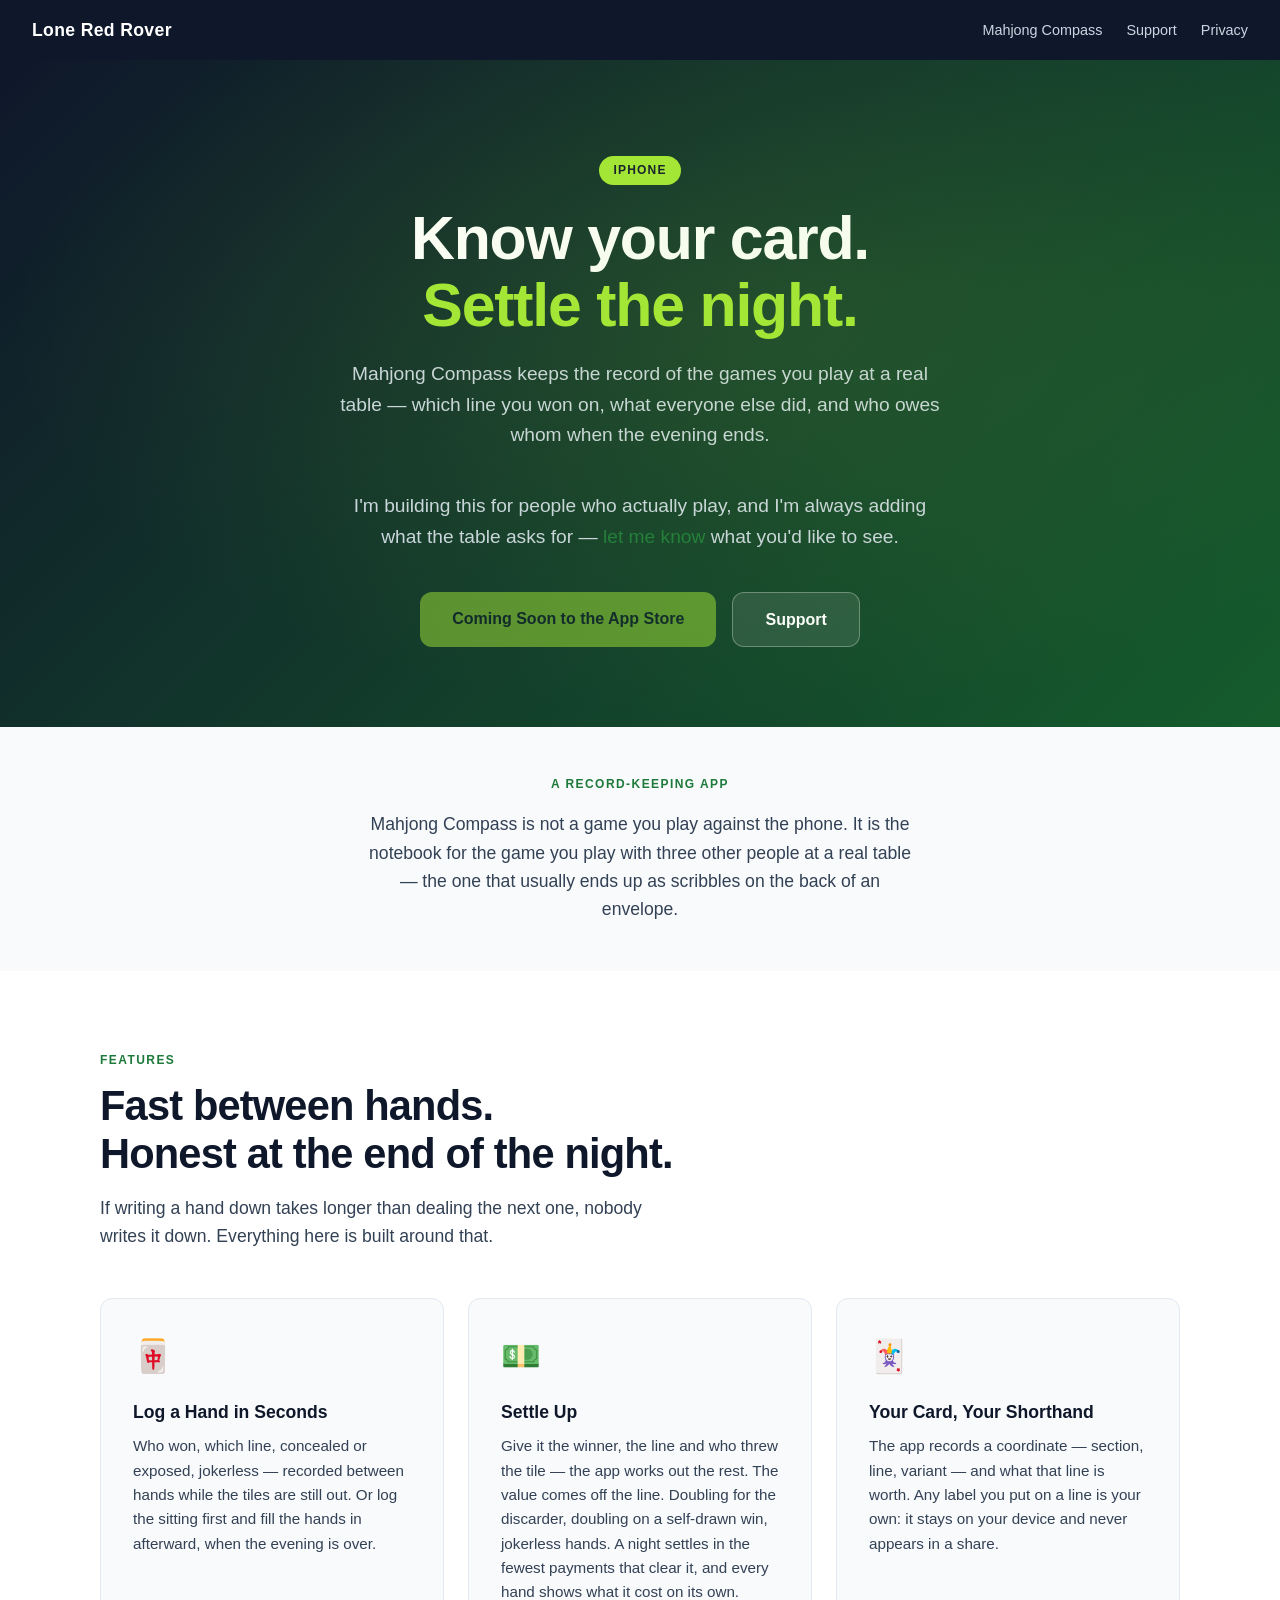
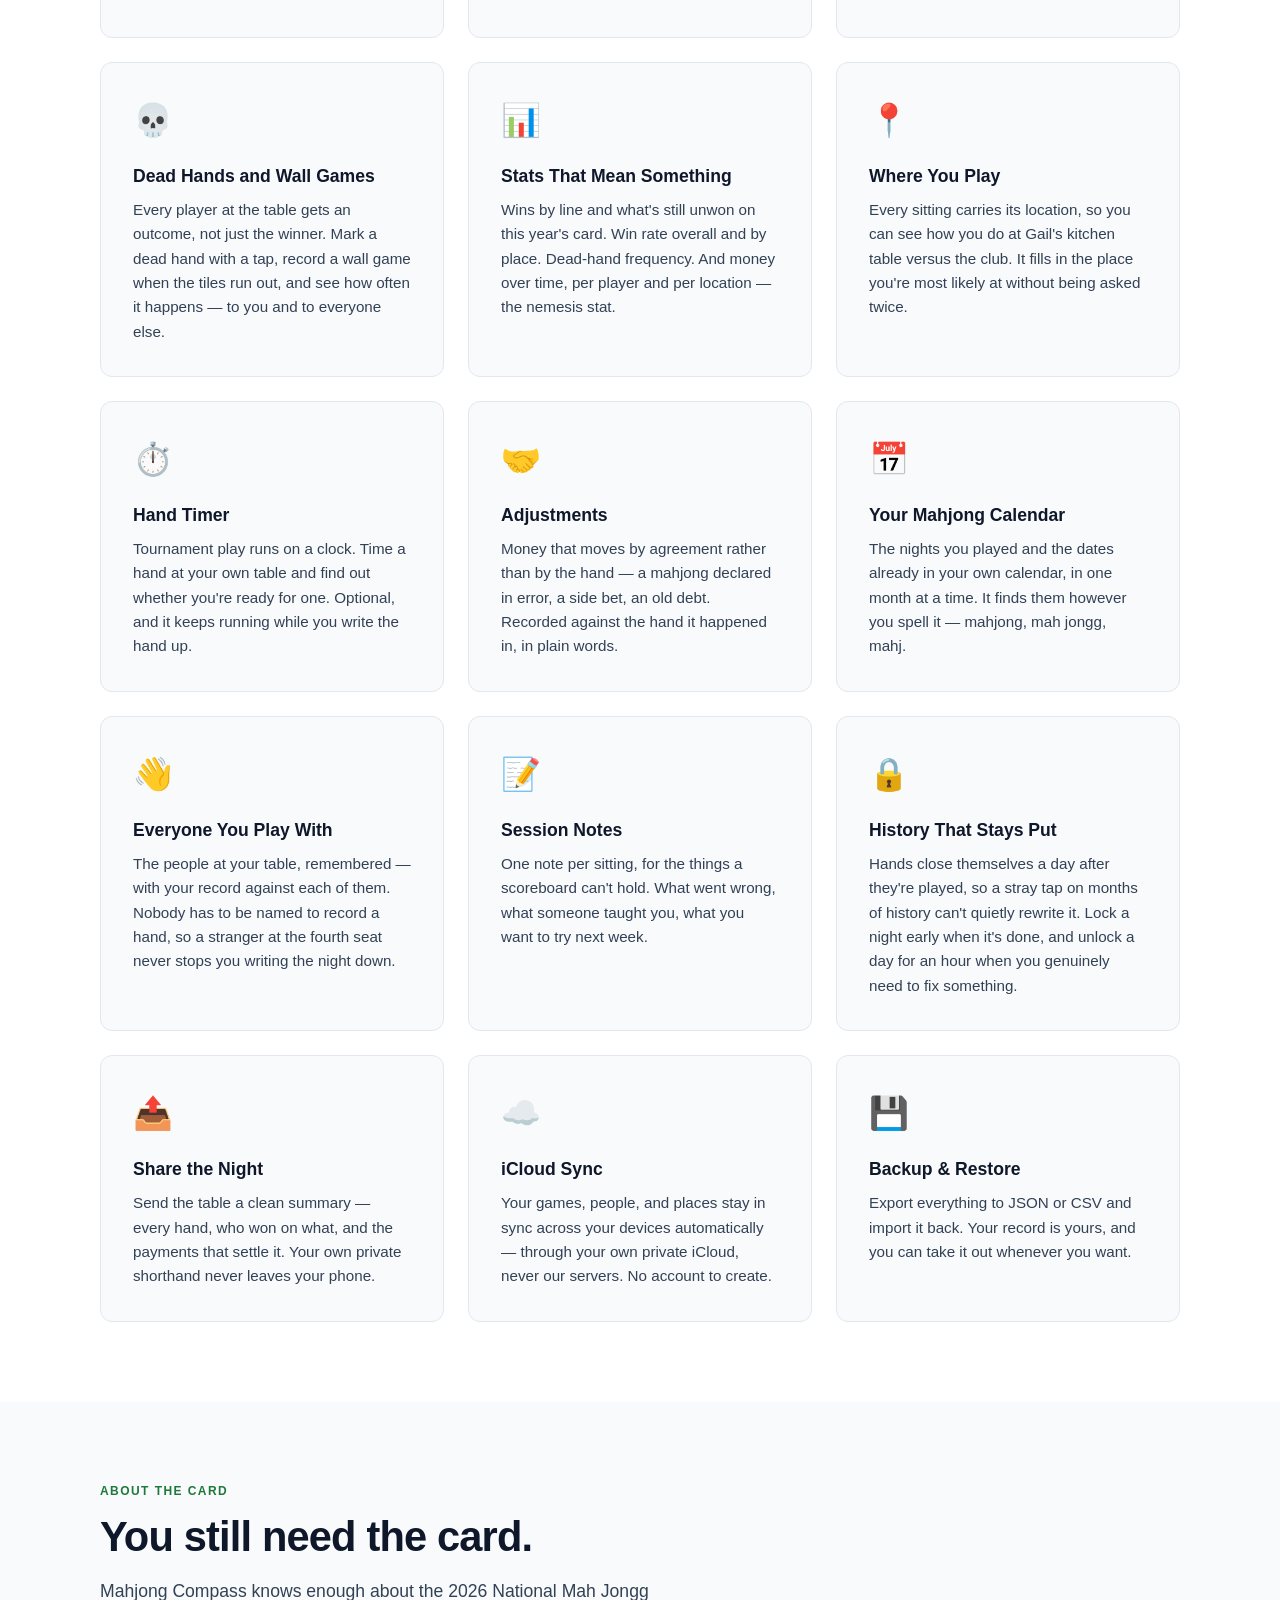
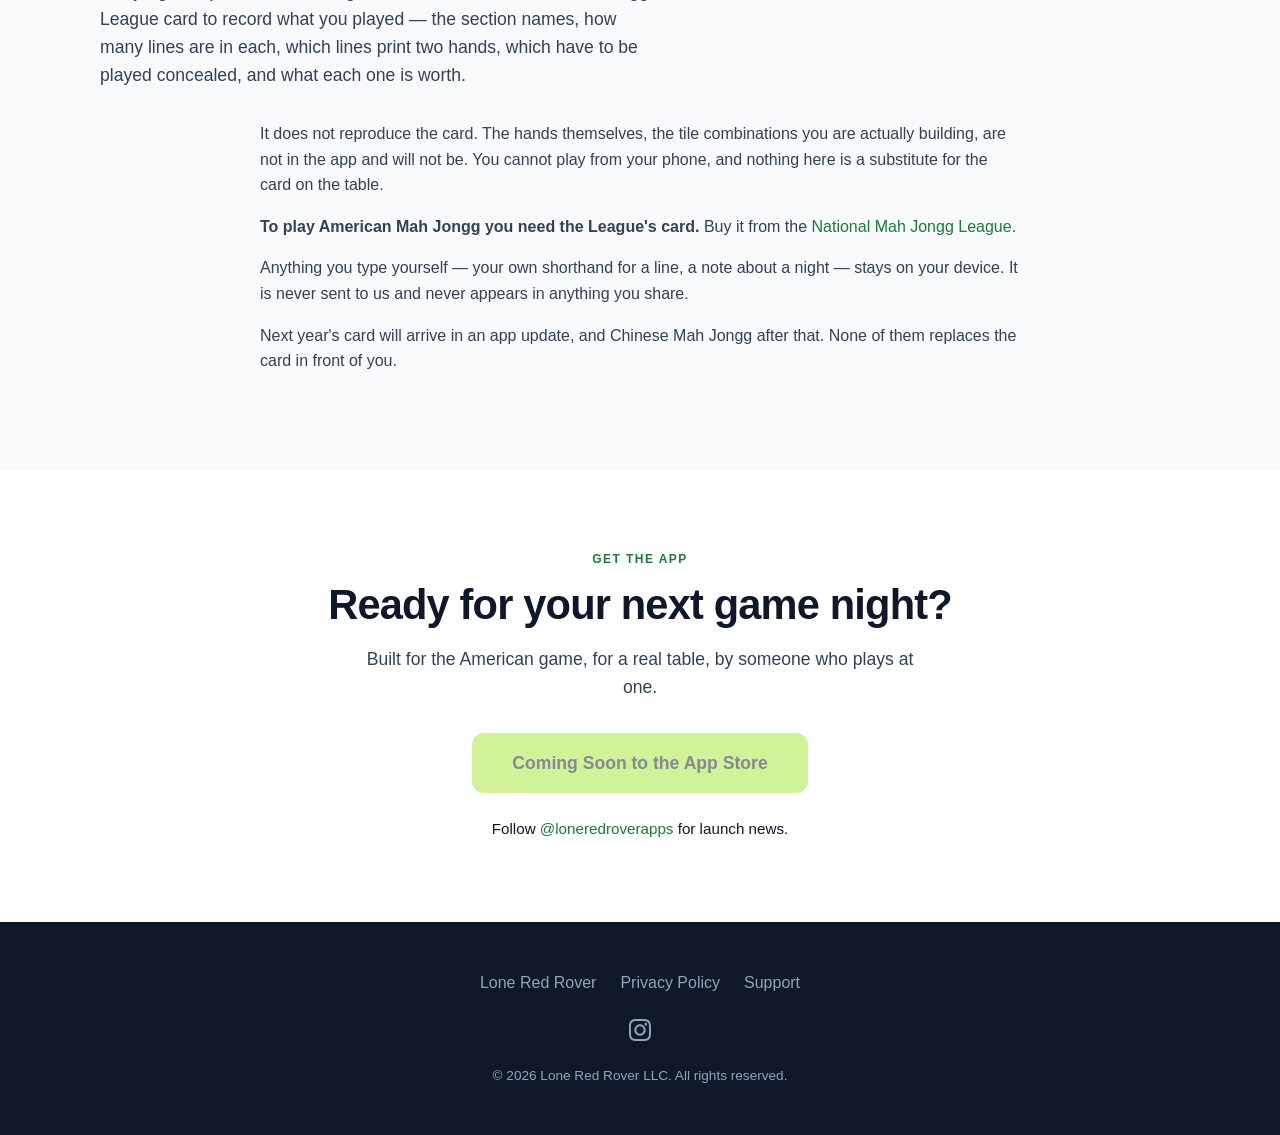
==== mahjong-compass/index.html @ f66382e5 "Say what the app actually knows about the card The pages claimed the app ships no card content and t" ====
<!DOCTYPE html>
<html lang="en">
<head>
  <meta charset="UTF-8">
  <meta name="viewport" content="width=device-width, initial-scale=1.0">
  <title>Mahjong Compass — Keep the Record of Your Table</title>
  <meta name="description" content="Mahjong Compass records the American Mah Jongg games you play at a real table — which line you won on, who went dead, and who owes whom at the end of the night.">
  <link rel="stylesheet" href="../css/style.css">
</head>
<body>

<nav>
  <a class="nav-logo" href="../">

    Lone Red Rover
  </a>
  <div class="nav-links">
    <a href="./">Mahjong Compass</a>
    <a href="support.html">Support</a>
    <a href="privacy.html">Privacy</a>
  </div>
</nav>

<div class="hero">
  <span class="hero-eyebrow">iPhone</span>
  <h1>Know your card.<br><span>Settle the night.</span></h1>
  <p>Mahjong Compass keeps the record of the games you play at a real table — which line you won on, what everyone else did, and who owes whom when the evening ends.</p>
  <p>I'm building this for people who actually play, and I'm always adding what the table asks for — <a href="mailto:support@loneredrover.com?subject=Feature%20Request%20for%20Mahjong%20Compass">let me know</a> what you'd like to see.</p>
  <div class="hero-btns">
    <span class="btn btn-primary" style="opacity:.5; cursor:default;">Coming Soon to the App Store</span>
    <a href="support.html" class="btn btn-secondary">Support</a>
  </div>
</div>

<section style="padding: 3rem 2rem; background: var(--light);">
  <div class="container" style="text-align: center;">
    <div class="section-label">A record-keeping app</div>
    <p class="section-sub" style="margin: 1rem auto 0;">Mahjong Compass is not a game you play against the phone. It is the notebook for the game you play with three other people at a real table — the one that usually ends up as scribbles on the back of an envelope.</p>
  </div>
</section>

<section>
  <div class="container">
    <div class="section-label">Features</div>
    <h2 class="section-title">Fast between hands.<br>Honest at the end of the night.</h2>
    <p class="section-sub">If writing a hand down takes longer than dealing the next one, nobody writes it down. Everything here is built around that.</p>

    <div class="feature-grid">
      <div class="feature-card">
        <div class="feature-icon">🀄</div>
        <h3>Log a Hand in Seconds</h3>
        <p>Who won, which line, concealed or exposed, jokerless — recorded between hands while the tiles are still out. Or log the sitting first and fill the hands in afterward, when the evening is over.</p>
      </div>
      <div class="feature-card">
        <div class="feature-icon">💵</div>
        <h3>Settle Up</h3>
        <p>Give it the winner, the line and who threw the tile — the app works out the rest. The value comes off the line. Doubling for the discarder, doubling on a self-drawn win, jokerless hands. A night settles in the fewest payments that clear it, and every hand shows what it cost on its own.</p>
      </div>
      <div class="feature-card">
        <div class="feature-icon">🃏</div>
        <h3>Your Card, Your Shorthand</h3>
        <p>The app records a coordinate — section, line, variant — and what that line is worth. Any label you put on a line is your own: it stays on your device and never appears in a share.</p>
      </div>
      <div class="feature-card">
        <div class="feature-icon">💀</div>
        <h3>Dead Hands and Wall Games</h3>
        <p>Every player at the table gets an outcome, not just the winner. Mark a dead hand with a tap, record a wall game when the tiles run out, and see how often it happens — to you and to everyone else.</p>
      </div>
      <div class="feature-card">
        <div class="feature-icon">📊</div>
        <h3>Stats That Mean Something</h3>
        <p>Wins by line and what's still unwon on this year's card. Win rate overall and by place. Dead-hand frequency. And money over time, per player and per location — the nemesis stat.</p>
      </div>
      <div class="feature-card">
        <div class="feature-icon">📍</div>
        <h3>Where You Play</h3>
        <p>Every sitting carries its location, so you can see how you do at Gail's kitchen table versus the club. It fills in the place you're most likely at without being asked twice.</p>
      </div>
      <div class="feature-card">
        <div class="feature-icon">⏱️</div>
        <h3>Hand Timer</h3>
        <p>Tournament play runs on a clock. Time a hand at your own table and find out whether you're ready for one. Optional, and it keeps running while you write the hand up.</p>
      </div>
      <div class="feature-card">
        <div class="feature-icon">🤝</div>
        <h3>Adjustments</h3>
        <p>Money that moves by agreement rather than by the hand — a mahjong declared in error, a side bet, an old debt. Recorded against the hand it happened in, in plain words.</p>
      </div>
      <div class="feature-card">
        <div class="feature-icon">📅</div>
        <h3>Your Mahjong Calendar</h3>
        <p>The nights you played and the dates already in your own calendar, in one month at a time. It finds them however you spell it — mahjong, mah jongg, mahj.</p>
      </div>
      <div class="feature-card">
        <div class="feature-icon">👋</div>
        <h3>Everyone You Play With</h3>
        <p>The people at your table, remembered — with your record against each of them. Nobody has to be named to record a hand, so a stranger at the fourth seat never stops you writing the night down.</p>
      </div>
      <div class="feature-card">
        <div class="feature-icon">📝</div>
        <h3>Session Notes</h3>
        <p>One note per sitting, for the things a scoreboard can't hold. What went wrong, what someone taught you, what you want to try next week.</p>
      </div>
      <div class="feature-card">
        <div class="feature-icon">🔒</div>
        <h3>History That Stays Put</h3>
        <p>Hands close themselves a day after they're played, so a stray tap on months of history can't quietly rewrite it. Lock a night early when it's done, and unlock a day for an hour when you genuinely need to fix something.</p>
      </div>
      <div class="feature-card">
        <div class="feature-icon">📤</div>
        <h3>Share the Night</h3>
        <p>Send the table a clean summary — every hand, who won on what, and the payments that settle it. Your own private shorthand never leaves your phone.</p>
      </div>
      <div class="feature-card">
        <div class="feature-icon">☁️</div>
        <h3>iCloud Sync</h3>
        <p>Your games, people, and places stay in sync across your devices automatically — through your own private iCloud, never our servers. No account to create.</p>
      </div>
      <div class="feature-card">
        <div class="feature-icon">💾</div>
        <h3>Backup &amp; Restore</h3>
        <p>Export everything to JSON or CSV and import it back. Your record is yours, and you can take it out whenever you want.</p>
      </div>
    </div>
  </div>
</section>

<section style="background: var(--light);">
  <div class="container">
    <div class="section-label">About the card</div>
    <h2 class="section-title">You still need the card.</h2>
    <p class="section-sub">Mahjong Compass knows enough about the 2026 National Mah Jongg League card to record what you played — the section names, how many lines are in each, which lines print two hands, which have to be played concealed, and what each one is worth.</p>
    <div class="prose" style="margin-top: 2rem;">
      <p>It does not reproduce the card. The hands themselves, the tile combinations you are actually building, are not in the app and will not be. You cannot play from your phone, and nothing here is a substitute for the card on the table.</p>
      <p><strong>To play American Mah Jongg you need the League's card.</strong> Buy it from the <a href="https://www.nationalmahjonggleague.org" target="_blank" rel="noopener">National Mah Jongg League</a>.</p>
      <p>Anything you type yourself — your own shorthand for a line, a note about a night — stays on your device. It is never sent to us and never appears in anything you share.</p>
      <p>Next year's card will arrive in an app update, and Chinese Mah Jongg after that. None of them replaces the card in front of you.</p>
    </div>
  </div>
</section>

<section style="text-align: center;">
  <div class="container">
    <div class="section-label">Get the App</div>
    <h2 class="section-title">Ready for your next game night?</h2>
    <p class="section-sub" style="margin: 0 auto 2rem;">Built for the American game, for a real table, by someone who plays at one.</p>
    <span class="btn btn-primary" style="font-size: 1.1rem; padding: 1rem 2.5rem; opacity:.5; cursor:default;">
      Coming Soon to the App Store
    </span>
    <p style="margin-top: 1.5rem; font-size: .95rem;">Follow <a href="https://www.instagram.com/loneredroverapps/" target="_blank" rel="noopener">@loneredroverapps</a> for launch news.</p>
  </div>
</section>

<footer>
  <div class="footer-links">
    <a href="../">Lone Red Rover</a>
    <a href="privacy.html">Privacy Policy</a>
    <a href="support.html">Support</a>
  </div>
  <div class="footer-social">
    <a href="https://www.instagram.com/loneredroverapps/" target="_blank" rel="noopener" aria-label="Lone Red Rover on Instagram">
      <svg viewBox="0 0 24 24" width="22" height="22" role="img" aria-hidden="true"><path d="M12 0C8.74 0 8.333.015 7.053.072 5.775.132 4.905.333 4.14.63c-.789.306-1.459.717-2.126 1.384S.935 3.35.63 4.14.333 4.905.131 5.775.072 7.053.012 8.333 0 8.74 0 12s.015 3.667.072 4.947c.06 1.277.261 2.148.558 2.913.306.788.717 1.459 1.384 2.126.667.666 1.336 1.079 2.126 1.384.766.296 1.636.499 2.913.558C8.333 23.988 8.74 24 12 24s3.667-.015 4.947-.072c1.277-.06 2.148-.262 2.913-.558.788-.306 1.459-.718 2.126-1.384.666-.667 1.079-1.335 1.384-2.126.296-.765.499-1.636.558-2.913.06-1.28.072-1.687.072-4.947s-.015-3.667-.072-4.947c-.06-1.277-.262-2.149-.558-2.913-.306-.789-.718-1.459-1.384-2.126C21.319 1.347 20.651.935 19.86.63c-.765-.297-1.636-.499-2.913-.558C15.667.012 15.26 0 12 0zm0 2.16c3.203 0 3.585.016 4.85.071 1.17.055 1.805.249 2.227.415.562.217.96.477 1.382.896.419.42.679.819.896 1.381.164.422.36 1.057.413 2.227.057 1.266.07 1.646.07 4.85s-.015 3.585-.074 4.85c-.061 1.17-.256 1.805-.421 2.227-.224.562-.479.96-.899 1.382-.419.419-.824.679-1.38.896-.42.164-1.065.36-2.235.413-1.274.057-1.649.07-4.859.07-3.211 0-3.586-.015-4.859-.074-1.171-.061-1.816-.256-2.236-.421-.569-.224-.96-.479-1.379-.899-.421-.419-.69-.824-.9-1.38-.165-.42-.359-1.065-.42-2.235-.045-1.26-.061-1.649-.061-4.844 0-3.196.016-3.586.061-4.861.061-1.17.255-1.814.42-2.234.21-.57.479-.96.9-1.381.419-.419.81-.689 1.379-.898.42-.166 1.051-.361 2.221-.421 1.275-.045 1.65-.06 4.859-.06l.045.03zm0 3.678c-3.405 0-6.162 2.76-6.162 6.162 0 3.405 2.76 6.162 6.162 6.162 3.405 0 6.162-2.76 6.162-6.162 0-3.405-2.76-6.162-6.162-6.162zM12 16c-2.21 0-4-1.79-4-4s1.79-4 4-4 4 1.79 4 4-1.79 4-4 4zm7.846-10.405c0 .795-.646 1.44-1.44 1.44-.795 0-1.44-.646-1.44-1.44 0-.794.646-1.439 1.44-1.439.793-.001 1.44.645 1.44 1.439z"/></svg>
    </a>
  </div>
  <div class="footer-copy">&copy; 2026 Lone Red Rover LLC. All rights reserved.</div>
</footer>

</body>
</html>
---- css/style.css ----
/* ── Lone Red Rover shared styles ── */
*, *::before, *::after { box-sizing: border-box; margin: 0; padding: 0; }

:root {
  --green:   #1d7a3a;
  --green-dark: #155c2c;
  --lime:    #a3e635;
  --yellow:  #facc15;
  --navy:    #0f172a;
  --slate:   #334155;
  --muted:   #64748b;
  --light:   #f8fafc;
  --white:   #ffffff;
  --radius:  12px;
  --shadow:  0 4px 24px rgba(0,0,0,.10);
}

body {
  font-family: -apple-system, BlinkMacSystemFont, "Segoe UI", sans-serif;
  color: var(--navy);
  background: var(--white);
  line-height: 1.6;
}

a { color: var(--green); text-decoration: none; }
a:hover { text-decoration: underline; }

/* ── NAV ── */
nav {
  display: flex;
  align-items: center;
  justify-content: space-between;
  padding: 1rem 2rem;
  background: var(--navy);
  position: sticky;
  top: 0;
  z-index: 100;
}
.nav-logo {
  display: flex;
  align-items: center;
  gap: .6rem;
  color: var(--white);
  font-weight: 700;
  font-size: 1.1rem;
  letter-spacing: .02em;
}
.nav-logo .dot {
  width: 10px; height: 10px;
  background: var(--yellow);
  border-radius: 50%;
  display: inline-block;
}
.nav-links { display: flex; gap: 1.5rem; }
.nav-links a {
  color: #cbd5e1;
  font-size: .9rem;
  font-weight: 500;
  transition: color .15s;
}
.nav-links a:hover { color: var(--lime); text-decoration: none; }

/* ── HERO ── */
.hero {
  background: linear-gradient(135deg, var(--navy) 0%, var(--green-dark) 100%);
  color: var(--white);
  padding: 6rem 2rem 5rem;
  text-align: center;
  position: relative;
  overflow: hidden;
}
.hero::before {
  content: '';
  position: absolute;
  inset: 0;
  background: radial-gradient(ellipse at 60% 40%, rgba(163,230,53,.12) 0%, transparent 70%);
  /* Decorative only. Without this the layer sits above the hero's in-flow
     content and eats every click on the links and buttons beneath it. */
  pointer-events: none;
}
.hero-eyebrow {
  display: inline-block;
  background: var(--lime);
  color: var(--navy);
  font-size: .75rem;
  font-weight: 800;
  letter-spacing: .1em;
  text-transform: uppercase;
  padding: .3rem .9rem;
  border-radius: 999px;
  margin-bottom: 1.25rem;
}
.hero h1 {
  font-size: clamp(2.2rem, 6vw, 3.8rem);
  font-weight: 900;
  line-height: 1.1;
  letter-spacing: -.02em;
  margin-bottom: 1.25rem;
}
.hero h1 span { color: var(--lime); }
.hero p {
  font-size: 1.2rem;
  color: #cbd5e1;
  max-width: 600px;
  margin: 0 auto 2.5rem;
}
.hero-btns { display: flex; gap: 1rem; justify-content: center; flex-wrap: wrap; }
.btn {
  display: inline-block;
  padding: .85rem 2rem;
  border-radius: var(--radius);
  font-weight: 700;
  font-size: 1rem;
  transition: transform .15s, box-shadow .15s;
  cursor: pointer;
  border: none;
}
.btn:hover { transform: translateY(-2px); box-shadow: 0 8px 20px rgba(0,0,0,.2); text-decoration: none; }
.btn-primary { background: var(--lime); color: var(--navy); }
.btn-secondary { background: rgba(255,255,255,.1); color: var(--white); border: 1.5px solid rgba(255,255,255,.3); }

/* ── SECTIONS ── */
section { padding: 5rem 2rem; }
.container { max-width: 1080px; margin: 0 auto; }
.section-label {
  font-size: .75rem;
  font-weight: 800;
  letter-spacing: .12em;
  text-transform: uppercase;
  color: var(--green);
  margin-bottom: .75rem;
}
.section-title {
  font-size: clamp(1.8rem, 4vw, 2.6rem);
  font-weight: 900;
  letter-spacing: -.02em;
  line-height: 1.15;
  margin-bottom: 1rem;
}
.section-sub {
  color: var(--slate);
  font-size: 1.1rem;
  max-width: 560px;
}

/* ── FEATURE GRID ── */
.feature-grid {
  display: grid;
  grid-template-columns: repeat(auto-fit, minmax(260px, 1fr));
  gap: 1.5rem;
  margin-top: 3rem;
}
.feature-card {
  background: var(--light);
  border-radius: var(--radius);
  padding: 2rem;
  border: 1px solid #e2e8f0;
  transition: box-shadow .2s, transform .2s;
}
.feature-card:hover { box-shadow: var(--shadow); transform: translateY(-3px); }
.feature-icon {
  font-size: 2rem;
  margin-bottom: 1rem;
}
.feature-card h3 { font-size: 1.1rem; font-weight: 700; margin-bottom: .5rem; }
.feature-card p { color: var(--slate); font-size: .95rem; }

/* ── APP CARD ── */
.app-card {
  display: flex;
  align-items: center;
  gap: 2.5rem;
  background: linear-gradient(135deg, var(--navy) 0%, var(--green-dark) 100%);
  color: var(--white);
  border-radius: 20px;
  padding: 3rem;
  flex-wrap: wrap;
}
.app-card-text { flex: 1; min-width: 240px; }
.app-card-text h2 { font-size: 2rem; font-weight: 900; margin-bottom: .75rem; }
.app-card-text p { color: #cbd5e1; margin-bottom: 1.5rem; }
.app-store-badge {
  display: inline-flex;
  align-items: center;
  gap: .6rem;
  background: var(--white);
  color: var(--navy);
  padding: .75rem 1.5rem;
  border-radius: var(--radius);
  font-weight: 700;
  font-size: .95rem;
  transition: transform .15s;
}
.app-store-badge:hover { transform: translateY(-2px); text-decoration: none; color: var(--navy); }
.app-icon-large {
  width: 120px; height: 120px;
  background: var(--lime);
  border-radius: 26px;
  display: flex;
  align-items: center;
  justify-content: center;
  font-size: 3.5rem;
  flex-shrink: 0;
}

/* ── SCREENSHOTS ── */
.screenshots {
  display: flex;
  gap: 1.5rem;
  overflow-x: auto;
  padding-bottom: 1rem;
  margin-top: 3rem;
  scrollbar-width: thin;
}
.screenshot {
  flex-shrink: 0;
  width: 260px;
  background: var(--light);
  border-radius: 20px;
  border: 1px solid #e2e8f0;
  overflow: hidden;
  line-height: 0;
}
.screenshot img {
  display: block;
  width: 100%;
  height: auto;
}

/* ── PROSE (privacy/support) ── */
.prose { max-width: 760px; margin: 0 auto; }
.prose h2 { font-size: 1.4rem; font-weight: 800; margin: 2.5rem 0 .75rem; color: var(--navy); }
.prose h3 { font-size: 1.1rem; font-weight: 700; margin: 1.75rem 0 .5rem; }
.prose p { color: var(--slate); margin-bottom: 1rem; }
.prose ul { color: var(--slate); padding-left: 1.5rem; margin-bottom: 1rem; }
.prose ul li { margin-bottom: .4rem; }
.prose a { color: var(--green); }

/* ── FAQ ── */
.faq-item { border-bottom: 1px solid #e2e8f0; padding: 1.25rem 0; }
.faq-item h3 { font-size: 1rem; font-weight: 700; margin-bottom: .5rem; }
.faq-item p { color: var(--slate); font-size: .95rem; }

/* ── FOOTER ── */
footer {
  background: var(--navy);
  color: #94a3b8;
  padding: 3rem 2rem;
  text-align: center;
}
footer a { color: #94a3b8; }
footer a:hover { color: var(--lime); }
.footer-links { display: flex; gap: 1.5rem; justify-content: center; flex-wrap: wrap; margin-bottom: 1.5rem; }
.footer-social { display: flex; gap: 1.25rem; justify-content: center; margin-bottom: 1.5rem; }
.footer-social a { display: inline-flex; color: #94a3b8; }
.footer-social a:hover { color: var(--lime); }
.footer-social svg { width: 22px; height: 22px; fill: currentColor; display: block; }
.footer-copy { font-size: .85rem; }

/* ── RESPONSIVE ── */
@media (max-width: 640px) {
  nav { padding: 1rem; }
  .nav-links { gap: 1rem; }
  section { padding: 3.5rem 1.25rem; }
  .app-card { padding: 2rem; }
}
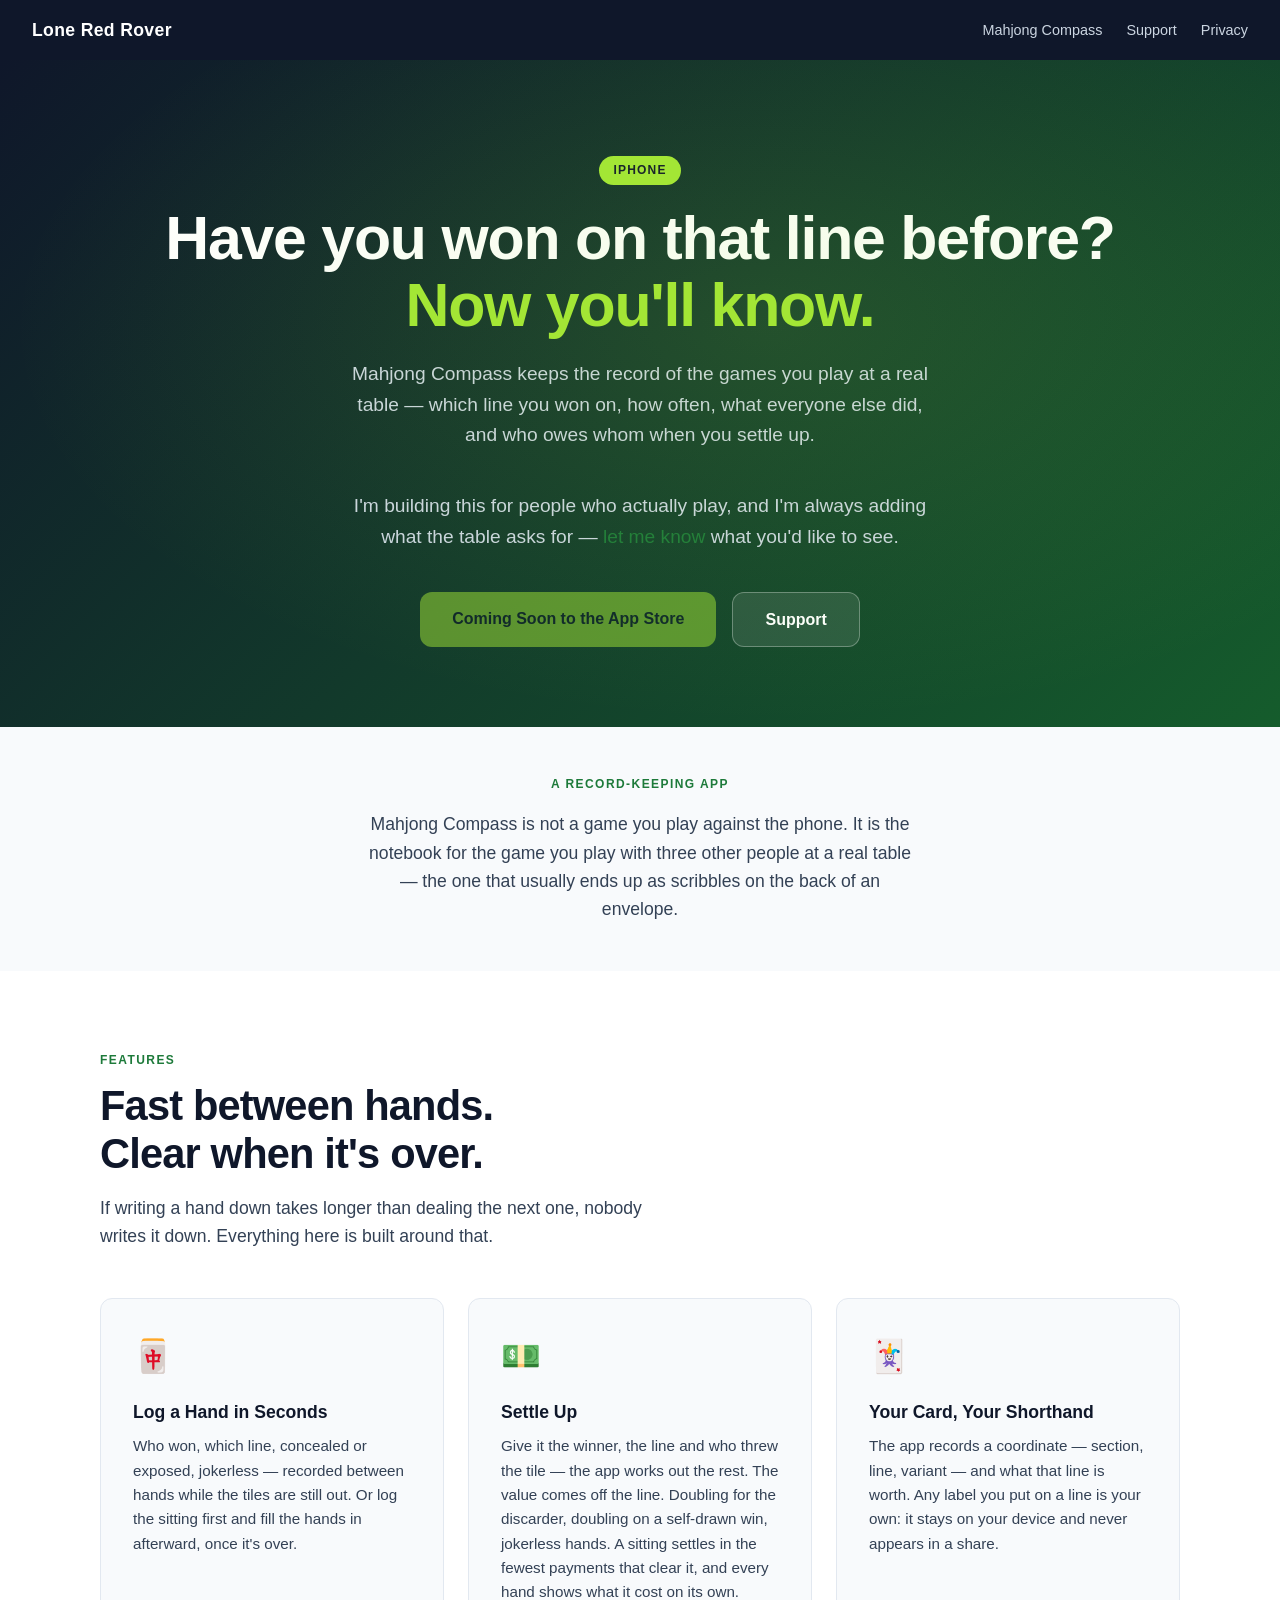
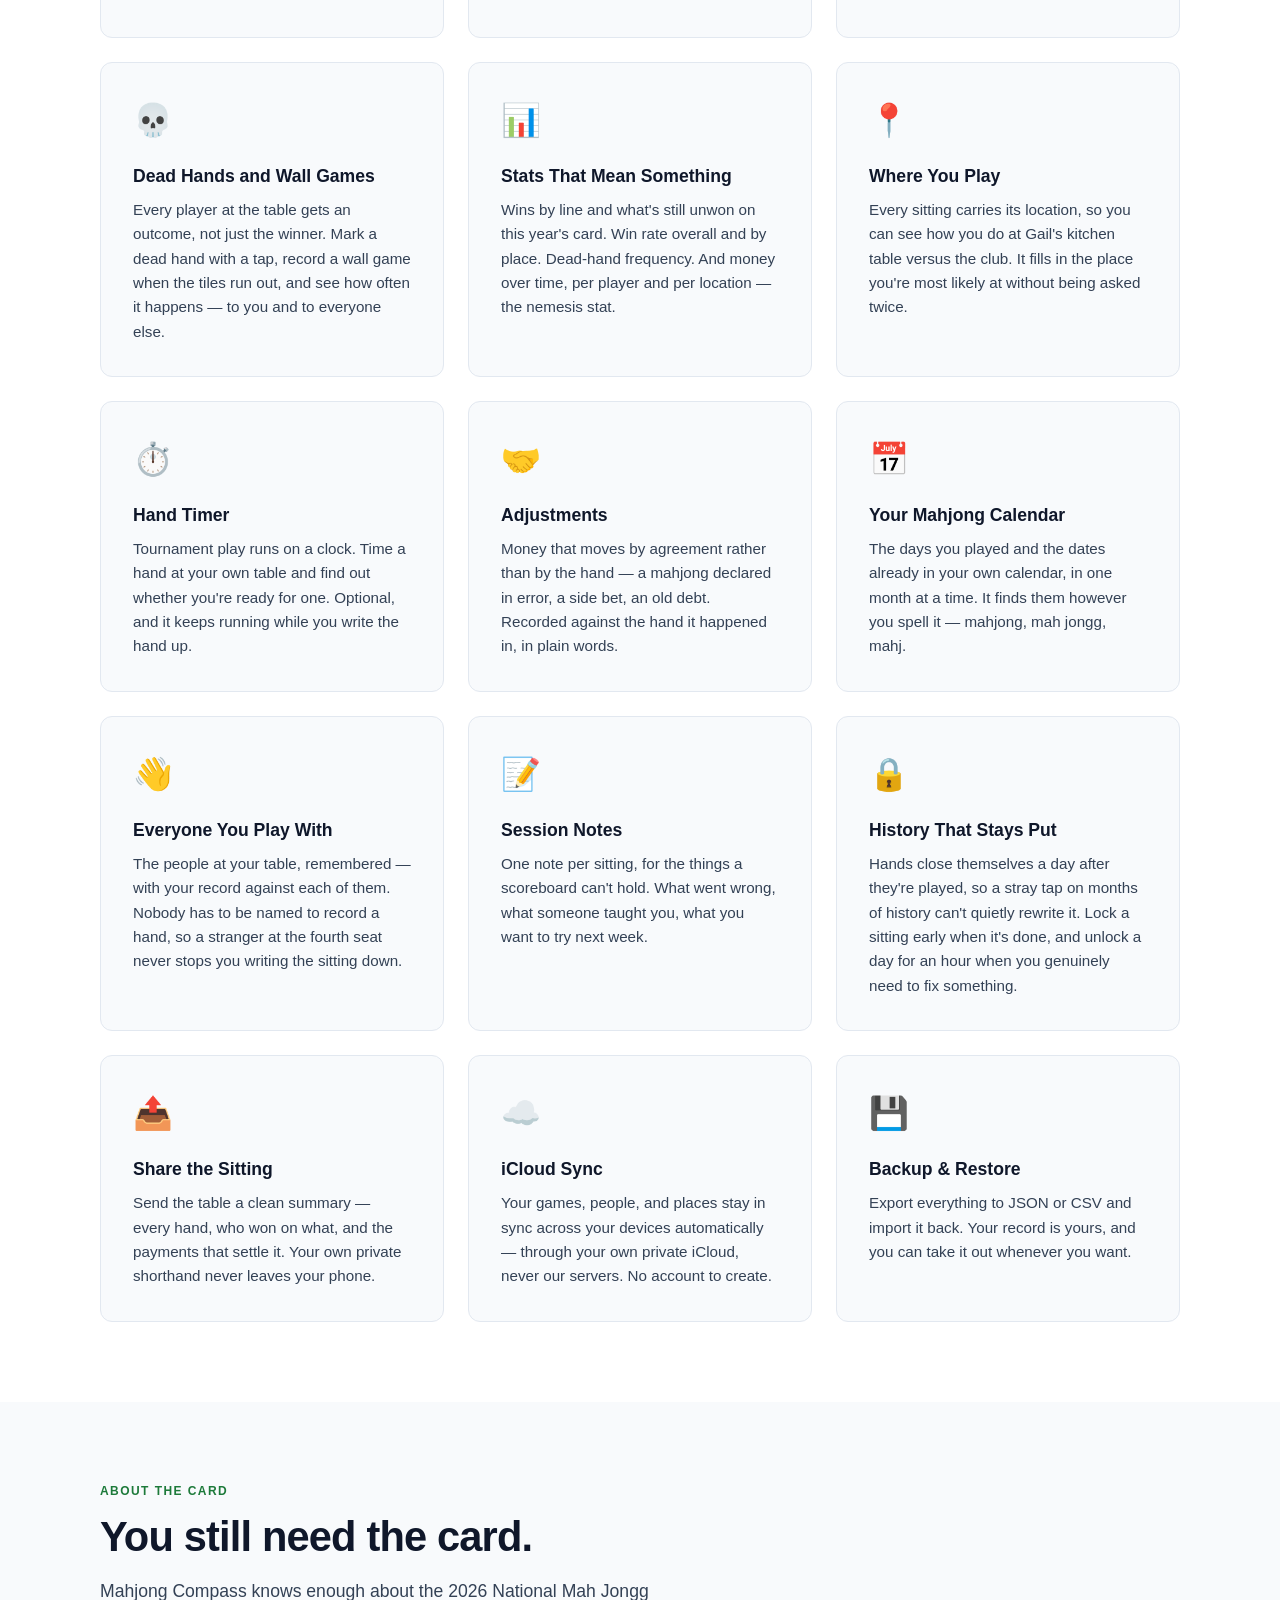
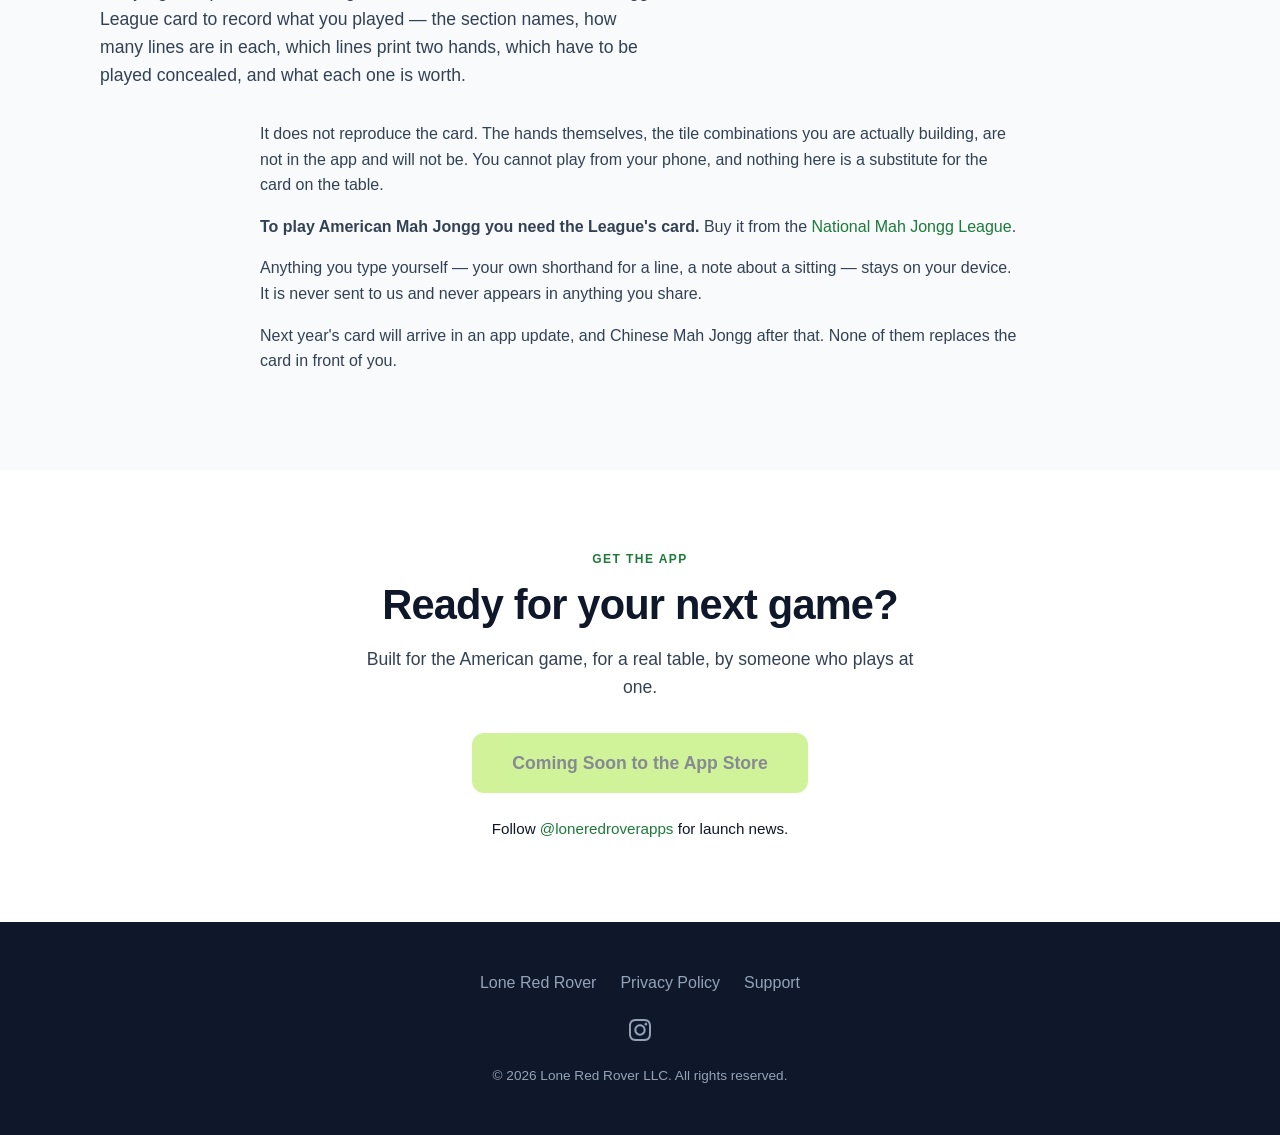
==== commit 4abd7975: "New headline, and nothing that assumes it is evening "Know your card. Settle the night." becomes "Ha" ====
--- a/mahjong-compass/index.html
+++ b/mahjong-compass/index.html
@@ -4,7 +4,7 @@
   <meta charset="UTF-8">
   <meta name="viewport" content="width=device-width, initial-scale=1.0">
   <title>Mahjong Compass — Keep the Record of Your Table</title>
-  <meta name="description" content="Mahjong Compass records the American Mah Jongg games you play at a real table — which line you won on, who went dead, and who owes whom at the end of the night.">
+  <meta name="description" content="Mahjong Compass records the American Mah Jongg games you play at a real table — which line you won on, how often, who went dead, and who owes whom when you settle up.">
   <link rel="stylesheet" href="../css/style.css">
 </head>
 <body>
@@ -23,8 +23,8 @@
 
 <div class="hero">
   <span class="hero-eyebrow">iPhone</span>
-  <h1>Know your card.<br><span>Settle the night.</span></h1>
-  <p>Mahjong Compass keeps the record of the games you play at a real table — which line you won on, what everyone else did, and who owes whom when the evening ends.</p>
+  <h1>Have you won on that line before?<br><span>Now you'll know.</span></h1>
+  <p>Mahjong Compass keeps the record of the games you play at a real table — which line you won on, how often, what everyone else did, and who owes whom when you settle up.</p>
   <p>I'm building this for people who actually play, and I'm always adding what the table asks for — <a href="mailto:support@loneredrover.com?subject=Feature%20Request%20for%20Mahjong%20Compass">let me know</a> what you'd like to see.</p>
   <div class="hero-btns">
     <span class="btn btn-primary" style="opacity:.5; cursor:default;">Coming Soon to the App Store</span>
@@ -42,19 +42,19 @@
 <section>
   <div class="container">
     <div class="section-label">Features</div>
-    <h2 class="section-title">Fast between hands.<br>Honest at the end of the night.</h2>
+    <h2 class="section-title">Fast between hands.<br>Clear when it's over.</h2>
     <p class="section-sub">If writing a hand down takes longer than dealing the next one, nobody writes it down. Everything here is built around that.</p>
 
     <div class="feature-grid">
       <div class="feature-card">
         <div class="feature-icon">🀄</div>
         <h3>Log a Hand in Seconds</h3>
-        <p>Who won, which line, concealed or exposed, jokerless — recorded between hands while the tiles are still out. Or log the sitting first and fill the hands in afterward, when the evening is over.</p>
+        <p>Who won, which line, concealed or exposed, jokerless — recorded between hands while the tiles are still out. Or log the sitting first and fill the hands in afterward, once it's over.</p>
       </div>
       <div class="feature-card">
         <div class="feature-icon">💵</div>
         <h3>Settle Up</h3>
-        <p>Give it the winner, the line and who threw the tile — the app works out the rest. The value comes off the line. Doubling for the discarder, doubling on a self-drawn win, jokerless hands. A night settles in the fewest payments that clear it, and every hand shows what it cost on its own.</p>
+        <p>Give it the winner, the line and who threw the tile — the app works out the rest. The value comes off the line. Doubling for the discarder, doubling on a self-drawn win, jokerless hands. A sitting settles in the fewest payments that clear it, and every hand shows what it cost on its own.</p>
       </div>
       <div class="feature-card">
         <div class="feature-icon">🃏</div>
@@ -89,12 +89,12 @@
       <div class="feature-card">
         <div class="feature-icon">📅</div>
         <h3>Your Mahjong Calendar</h3>
-        <p>The nights you played and the dates already in your own calendar, in one month at a time. It finds them however you spell it — mahjong, mah jongg, mahj.</p>
+        <p>The days you played and the dates already in your own calendar, in one month at a time. It finds them however you spell it — mahjong, mah jongg, mahj.</p>
       </div>
       <div class="feature-card">
         <div class="feature-icon">👋</div>
         <h3>Everyone You Play With</h3>
-        <p>The people at your table, remembered — with your record against each of them. Nobody has to be named to record a hand, so a stranger at the fourth seat never stops you writing the night down.</p>
+        <p>The people at your table, remembered — with your record against each of them. Nobody has to be named to record a hand, so a stranger at the fourth seat never stops you writing the sitting down.</p>
       </div>
       <div class="feature-card">
         <div class="feature-icon">📝</div>
@@ -104,11 +104,11 @@
       <div class="feature-card">
         <div class="feature-icon">🔒</div>
         <h3>History That Stays Put</h3>
-        <p>Hands close themselves a day after they're played, so a stray tap on months of history can't quietly rewrite it. Lock a night early when it's done, and unlock a day for an hour when you genuinely need to fix something.</p>
+        <p>Hands close themselves a day after they're played, so a stray tap on months of history can't quietly rewrite it. Lock a sitting early when it's done, and unlock a day for an hour when you genuinely need to fix something.</p>
       </div>
       <div class="feature-card">
         <div class="feature-icon">📤</div>
-        <h3>Share the Night</h3>
+        <h3>Share the Sitting</h3>
         <p>Send the table a clean summary — every hand, who won on what, and the payments that settle it. Your own private shorthand never leaves your phone.</p>
       </div>
       <div class="feature-card">
@@ -133,7 +133,7 @@
     <div class="prose" style="margin-top: 2rem;">
       <p>It does not reproduce the card. The hands themselves, the tile combinations you are actually building, are not in the app and will not be. You cannot play from your phone, and nothing here is a substitute for the card on the table.</p>
       <p><strong>To play American Mah Jongg you need the League's card.</strong> Buy it from the <a href="https://www.nationalmahjonggleague.org" target="_blank" rel="noopener">National Mah Jongg League</a>.</p>
-      <p>Anything you type yourself — your own shorthand for a line, a note about a night — stays on your device. It is never sent to us and never appears in anything you share.</p>
+      <p>Anything you type yourself — your own shorthand for a line, a note about a sitting — stays on your device. It is never sent to us and never appears in anything you share.</p>
       <p>Next year's card will arrive in an app update, and Chinese Mah Jongg after that. None of them replaces the card in front of you.</p>
     </div>
   </div>
@@ -142,7 +142,7 @@
 <section style="text-align: center;">
   <div class="container">
     <div class="section-label">Get the App</div>
-    <h2 class="section-title">Ready for your next game night?</h2>
+    <h2 class="section-title">Ready for your next game?</h2>
     <p class="section-sub" style="margin: 0 auto 2rem;">Built for the American game, for a real table, by someone who plays at one.</p>
     <span class="btn btn-primary" style="font-size: 1.1rem; padding: 1rem 2.5rem; opacity:.5; cursor:default;">
       Coming Soon to the App Store
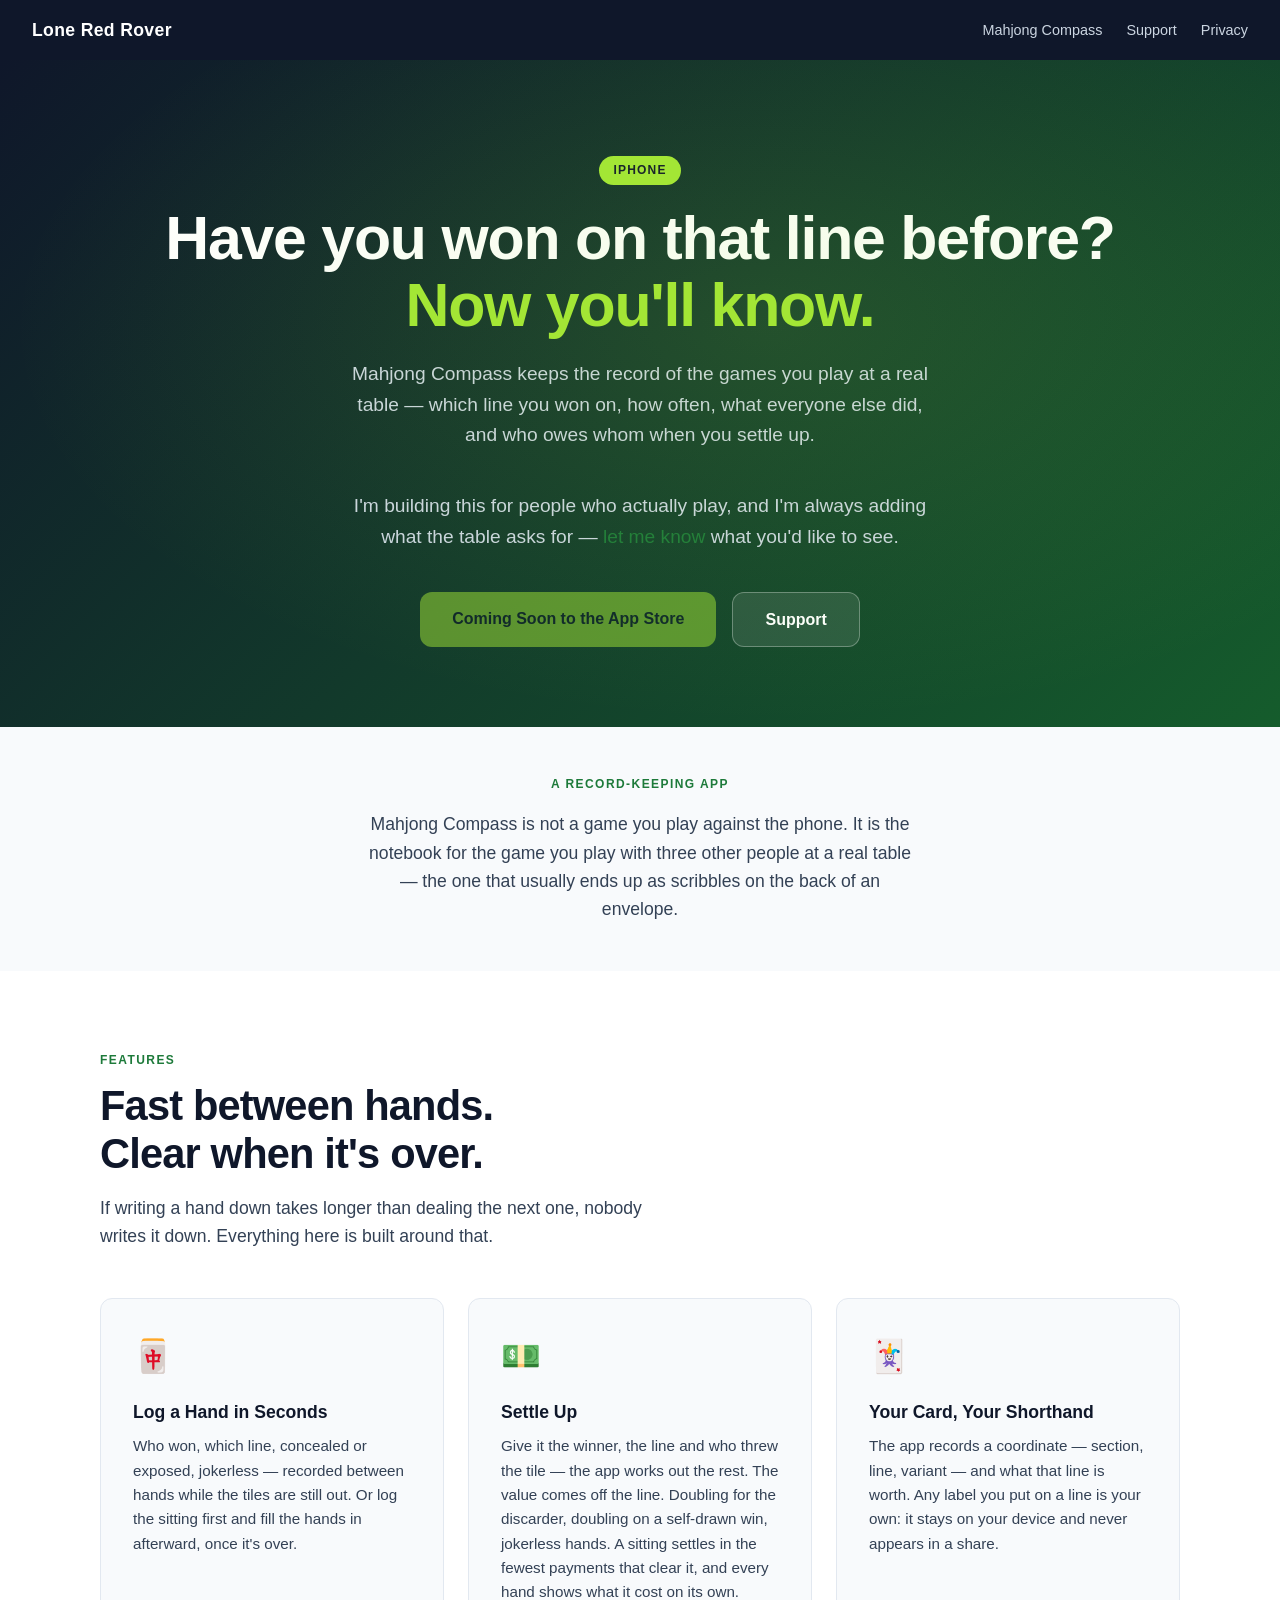
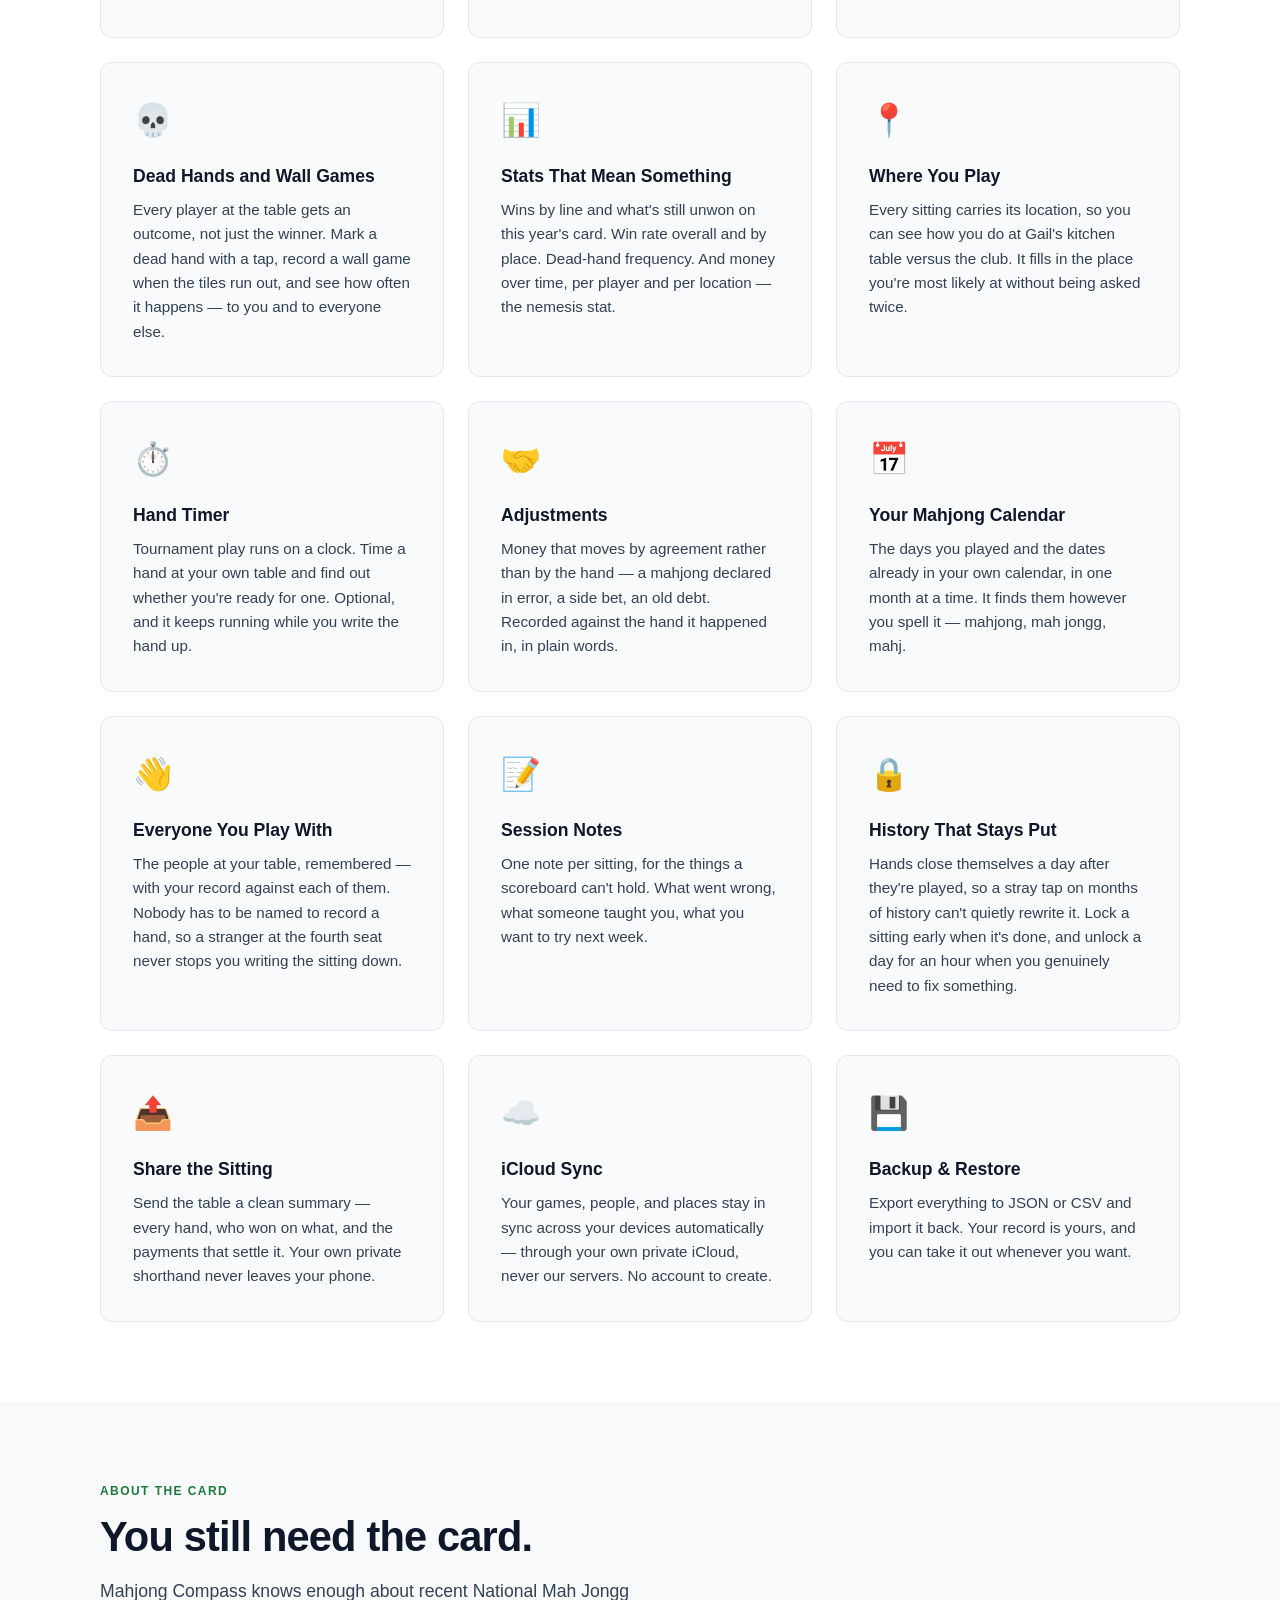
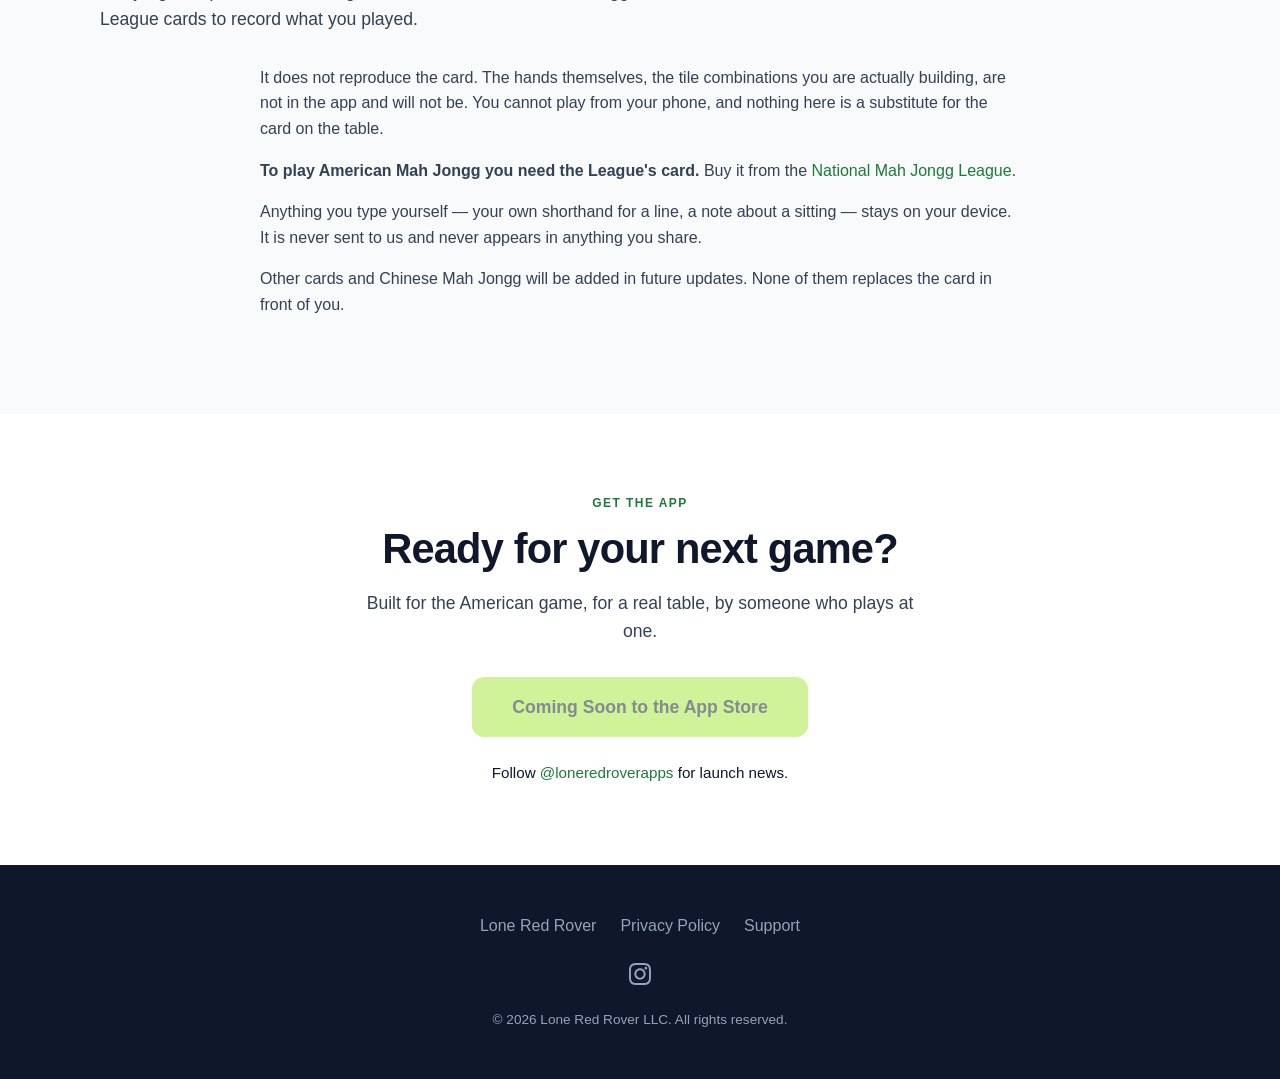
==== commit 6acab062: "Trim what the card section claims to know The opening line listed the structure the app carries — se" ====
--- a/mahjong-compass/index.html
+++ b/mahjong-compass/index.html
@@ -129,12 +129,12 @@
   <div class="container">
     <div class="section-label">About the card</div>
     <h2 class="section-title">You still need the card.</h2>
-    <p class="section-sub">Mahjong Compass knows enough about the 2026 National Mah Jongg League card to record what you played — the section names, how many lines are in each, which lines print two hands, which have to be played concealed, and what each one is worth.</p>
+    <p class="section-sub">Mahjong Compass knows enough about recent National Mah Jongg League cards to record what you played.</p>
     <div class="prose" style="margin-top: 2rem;">
       <p>It does not reproduce the card. The hands themselves, the tile combinations you are actually building, are not in the app and will not be. You cannot play from your phone, and nothing here is a substitute for the card on the table.</p>
       <p><strong>To play American Mah Jongg you need the League's card.</strong> Buy it from the <a href="https://www.nationalmahjonggleague.org" target="_blank" rel="noopener">National Mah Jongg League</a>.</p>
       <p>Anything you type yourself — your own shorthand for a line, a note about a sitting — stays on your device. It is never sent to us and never appears in anything you share.</p>
-      <p>Next year's card will arrive in an app update, and Chinese Mah Jongg after that. None of them replaces the card in front of you.</p>
+      <p>Other cards and Chinese Mah Jongg will be added in future updates. None of them replaces the card in front of you.</p>
     </div>
   </div>
 </section>
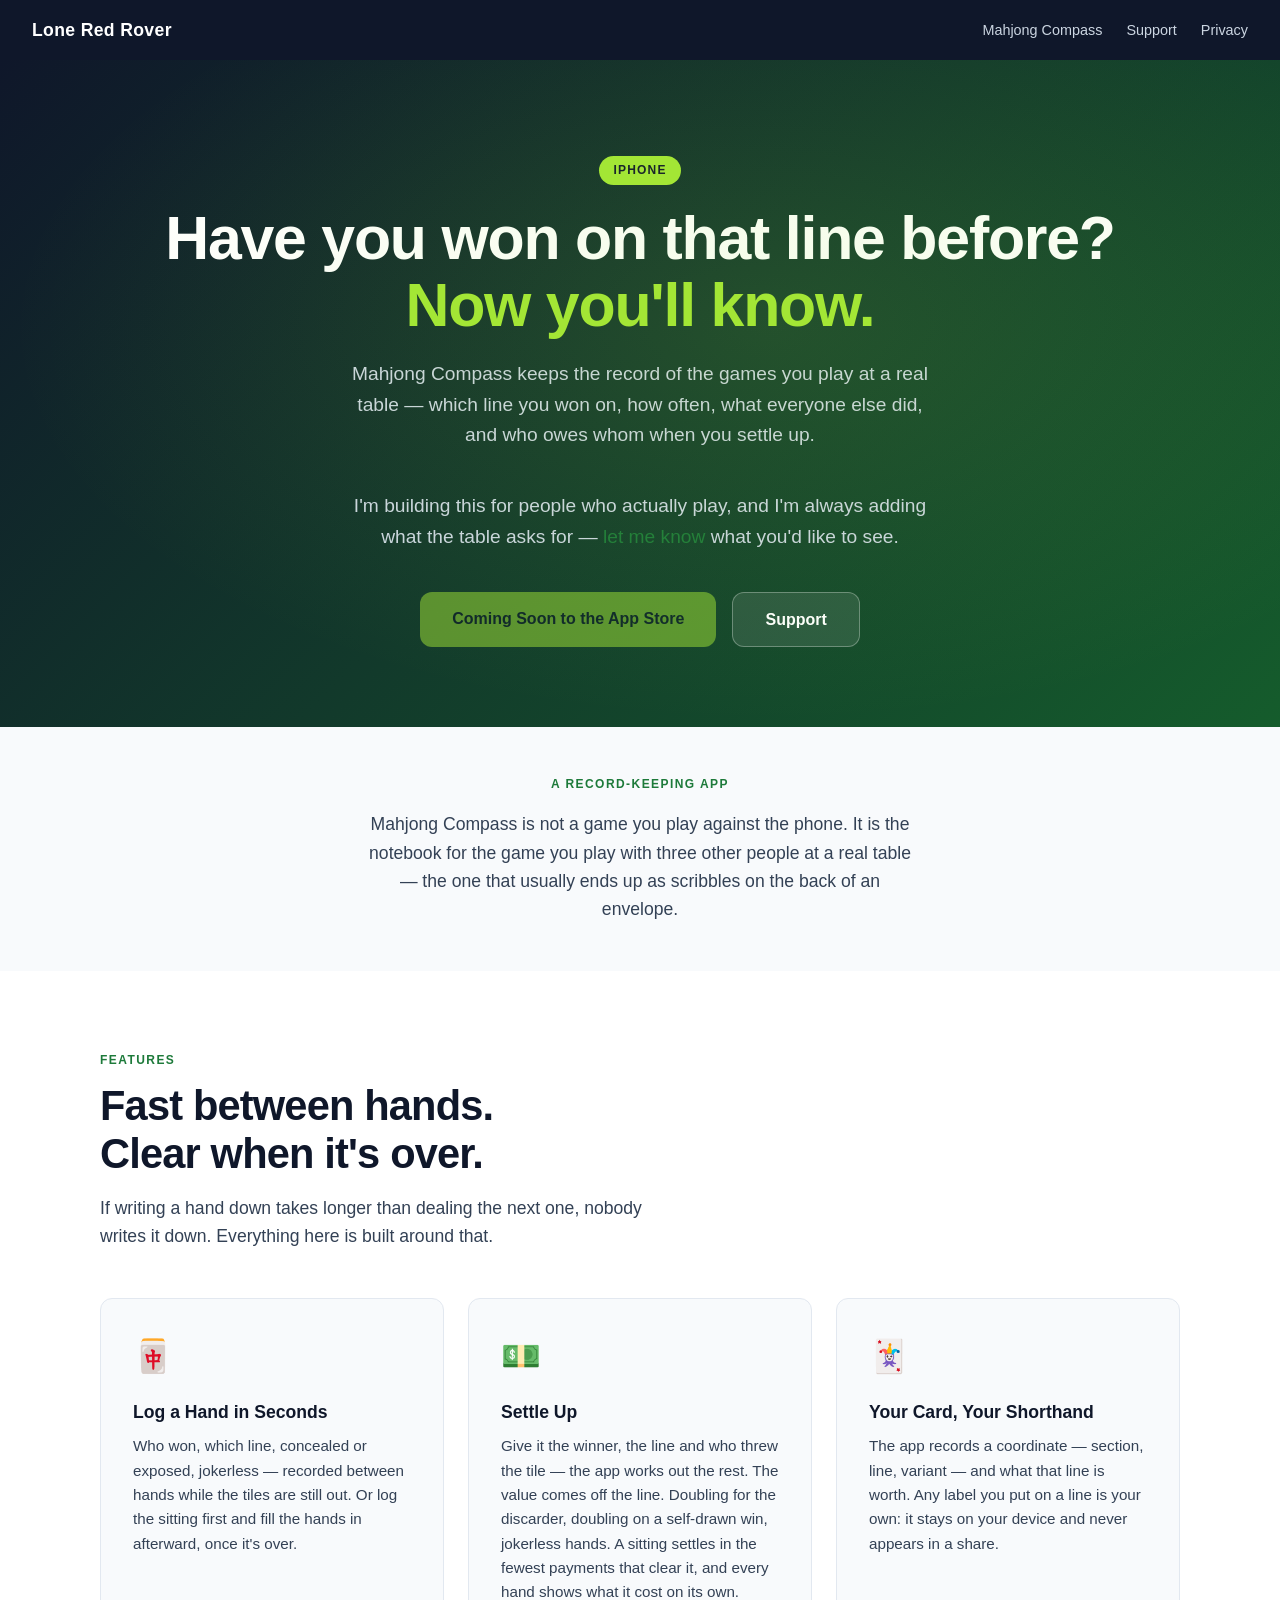
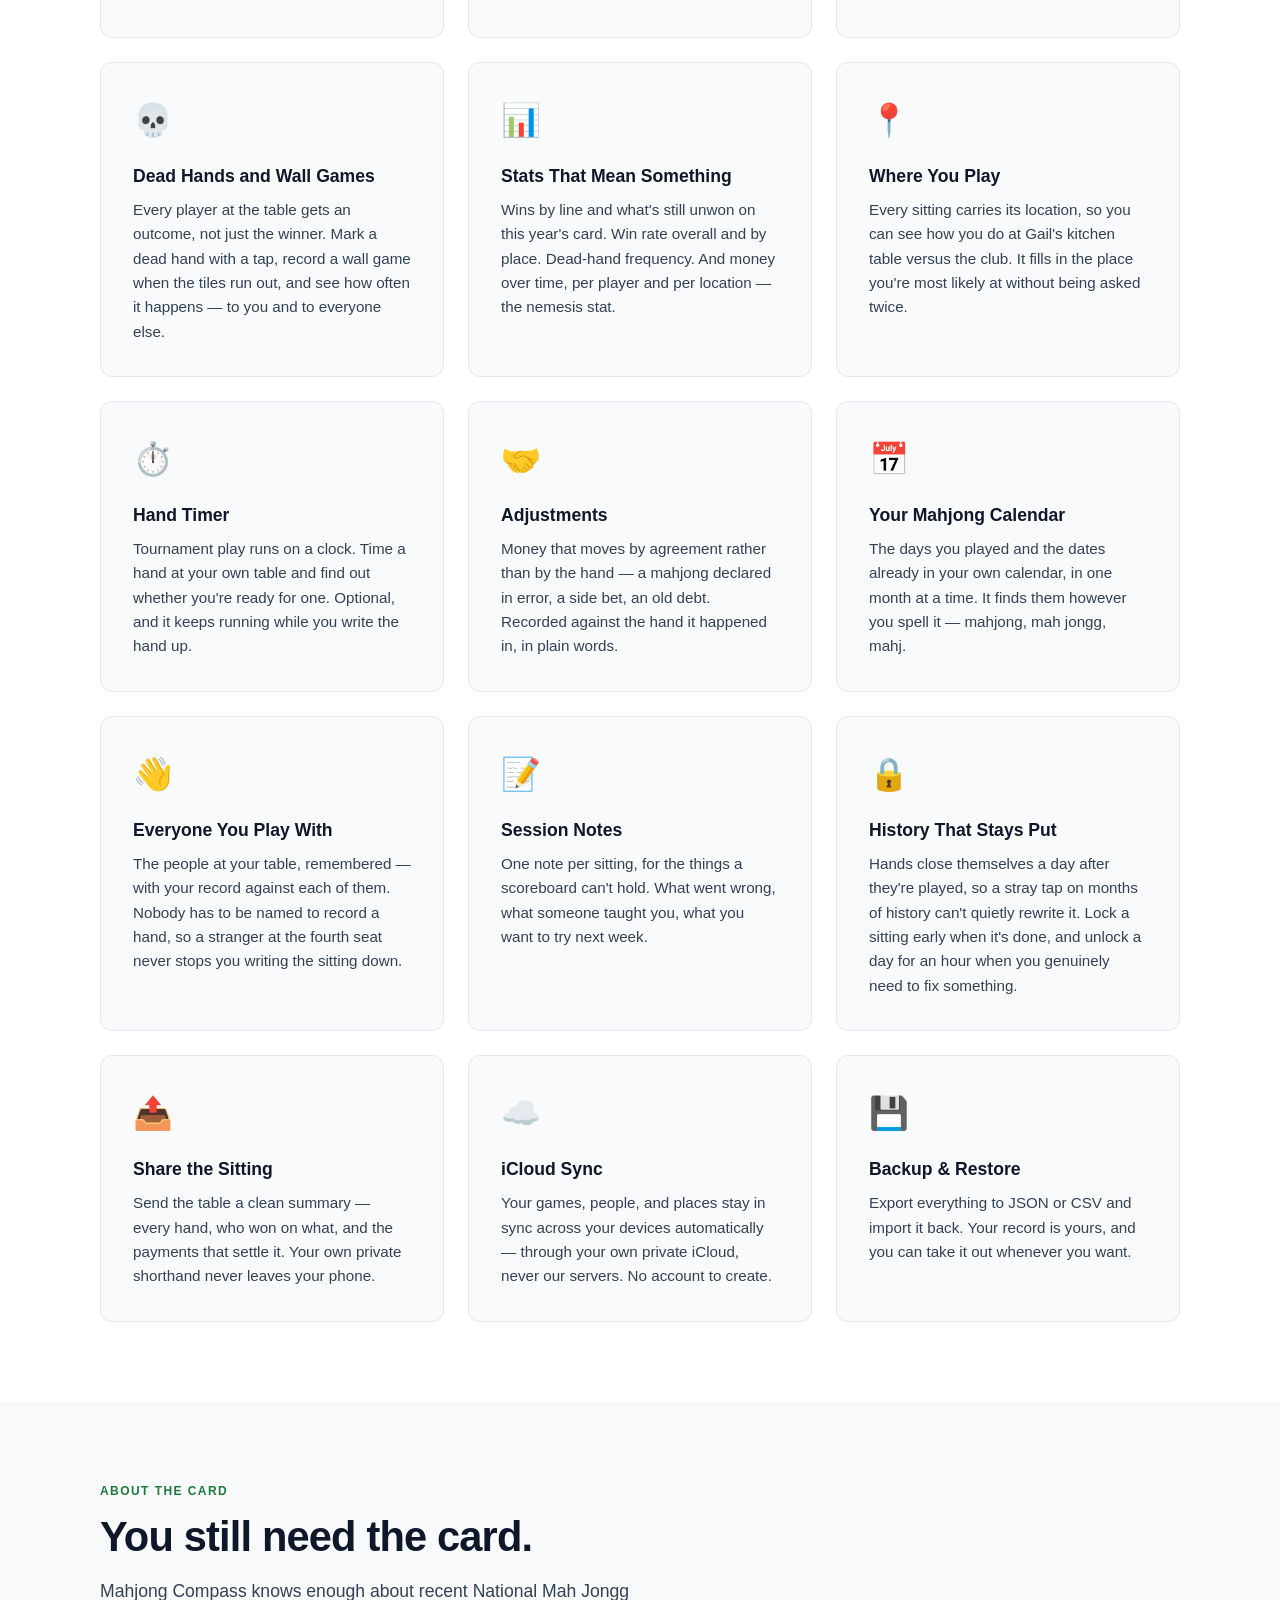
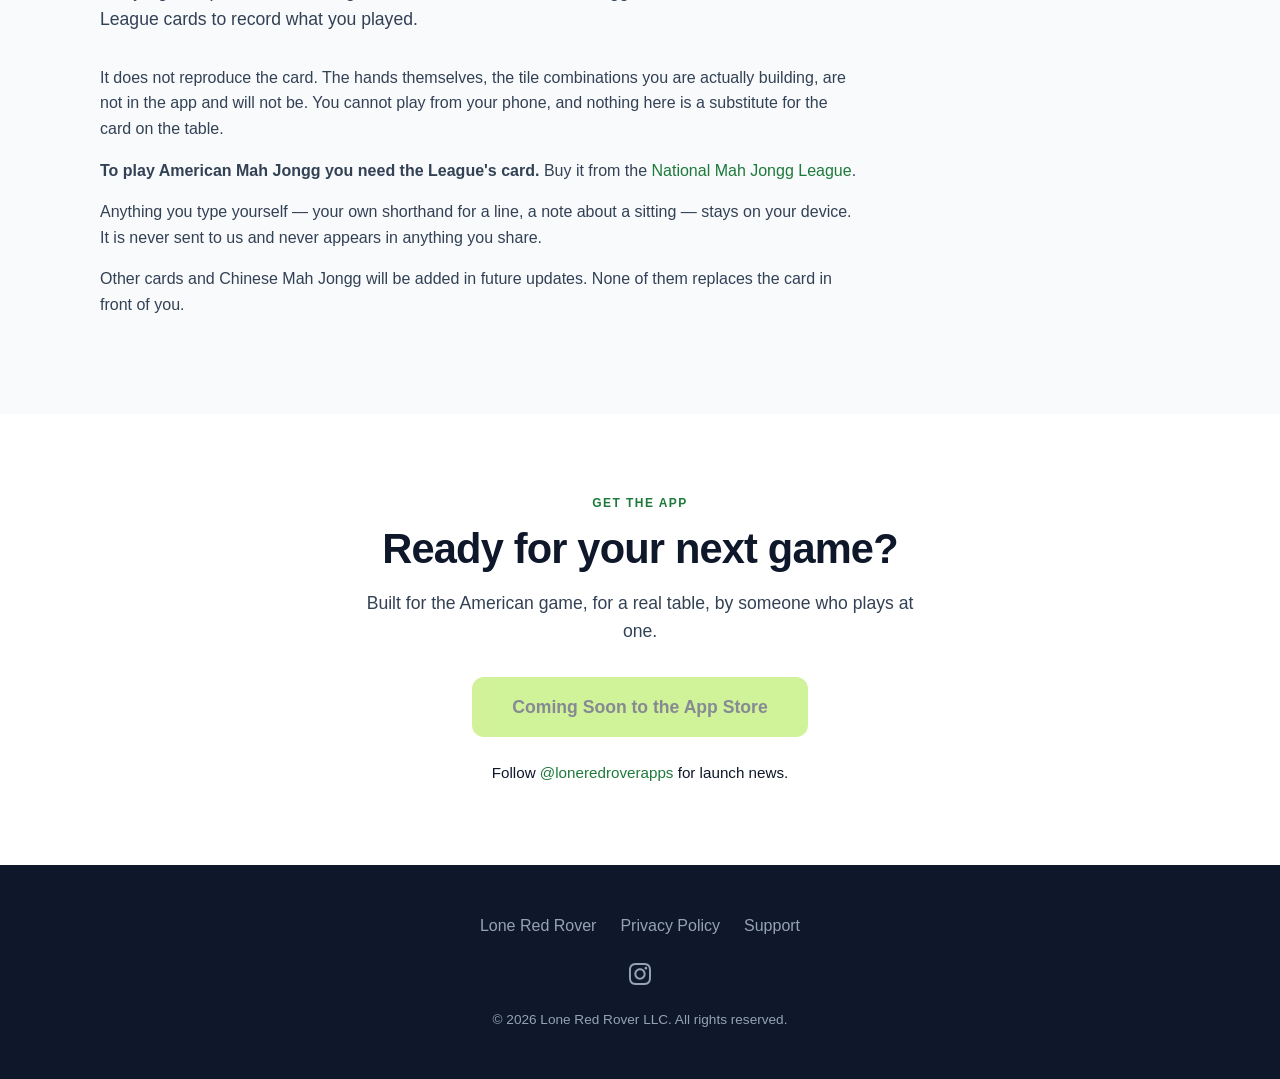
==== commit 7ef1eab9: "Line the card section up with its own heading .prose is margin: 0 auto, which centres the block in t" ====
--- a/mahjong-compass/index.html
+++ b/mahjong-compass/index.html
@@ -130,7 +130,7 @@
     <div class="section-label">About the card</div>
     <h2 class="section-title">You still need the card.</h2>
     <p class="section-sub">Mahjong Compass knows enough about recent National Mah Jongg League cards to record what you played.</p>
-    <div class="prose" style="margin-top: 2rem;">
+    <div class="prose" style="margin: 2rem 0 0;">
       <p>It does not reproduce the card. The hands themselves, the tile combinations you are actually building, are not in the app and will not be. You cannot play from your phone, and nothing here is a substitute for the card on the table.</p>
       <p><strong>To play American Mah Jongg you need the League's card.</strong> Buy it from the <a href="https://www.nationalmahjonggleague.org" target="_blank" rel="noopener">National Mah Jongg League</a>.</p>
       <p>Anything you type yourself — your own shorthand for a line, a note about a sitting — stays on your device. It is never sent to us and never appears in anything you share.</p>
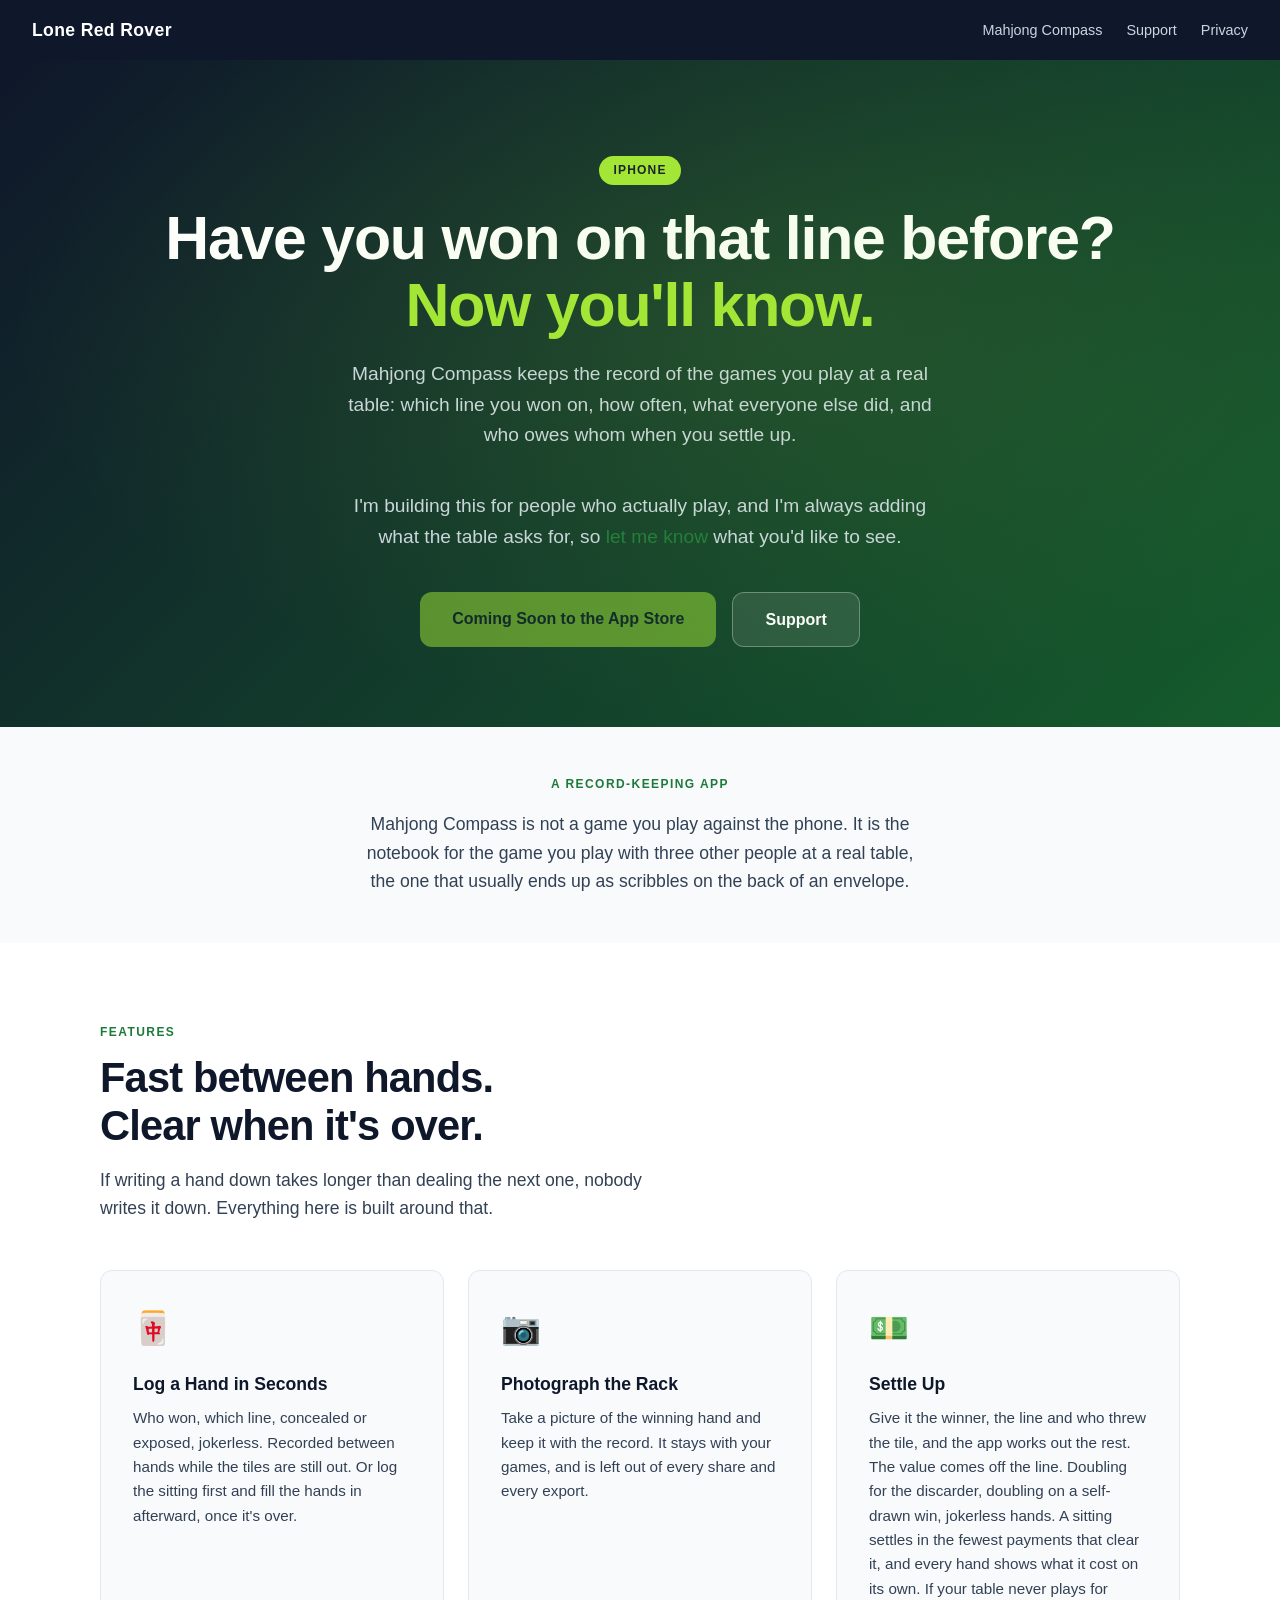
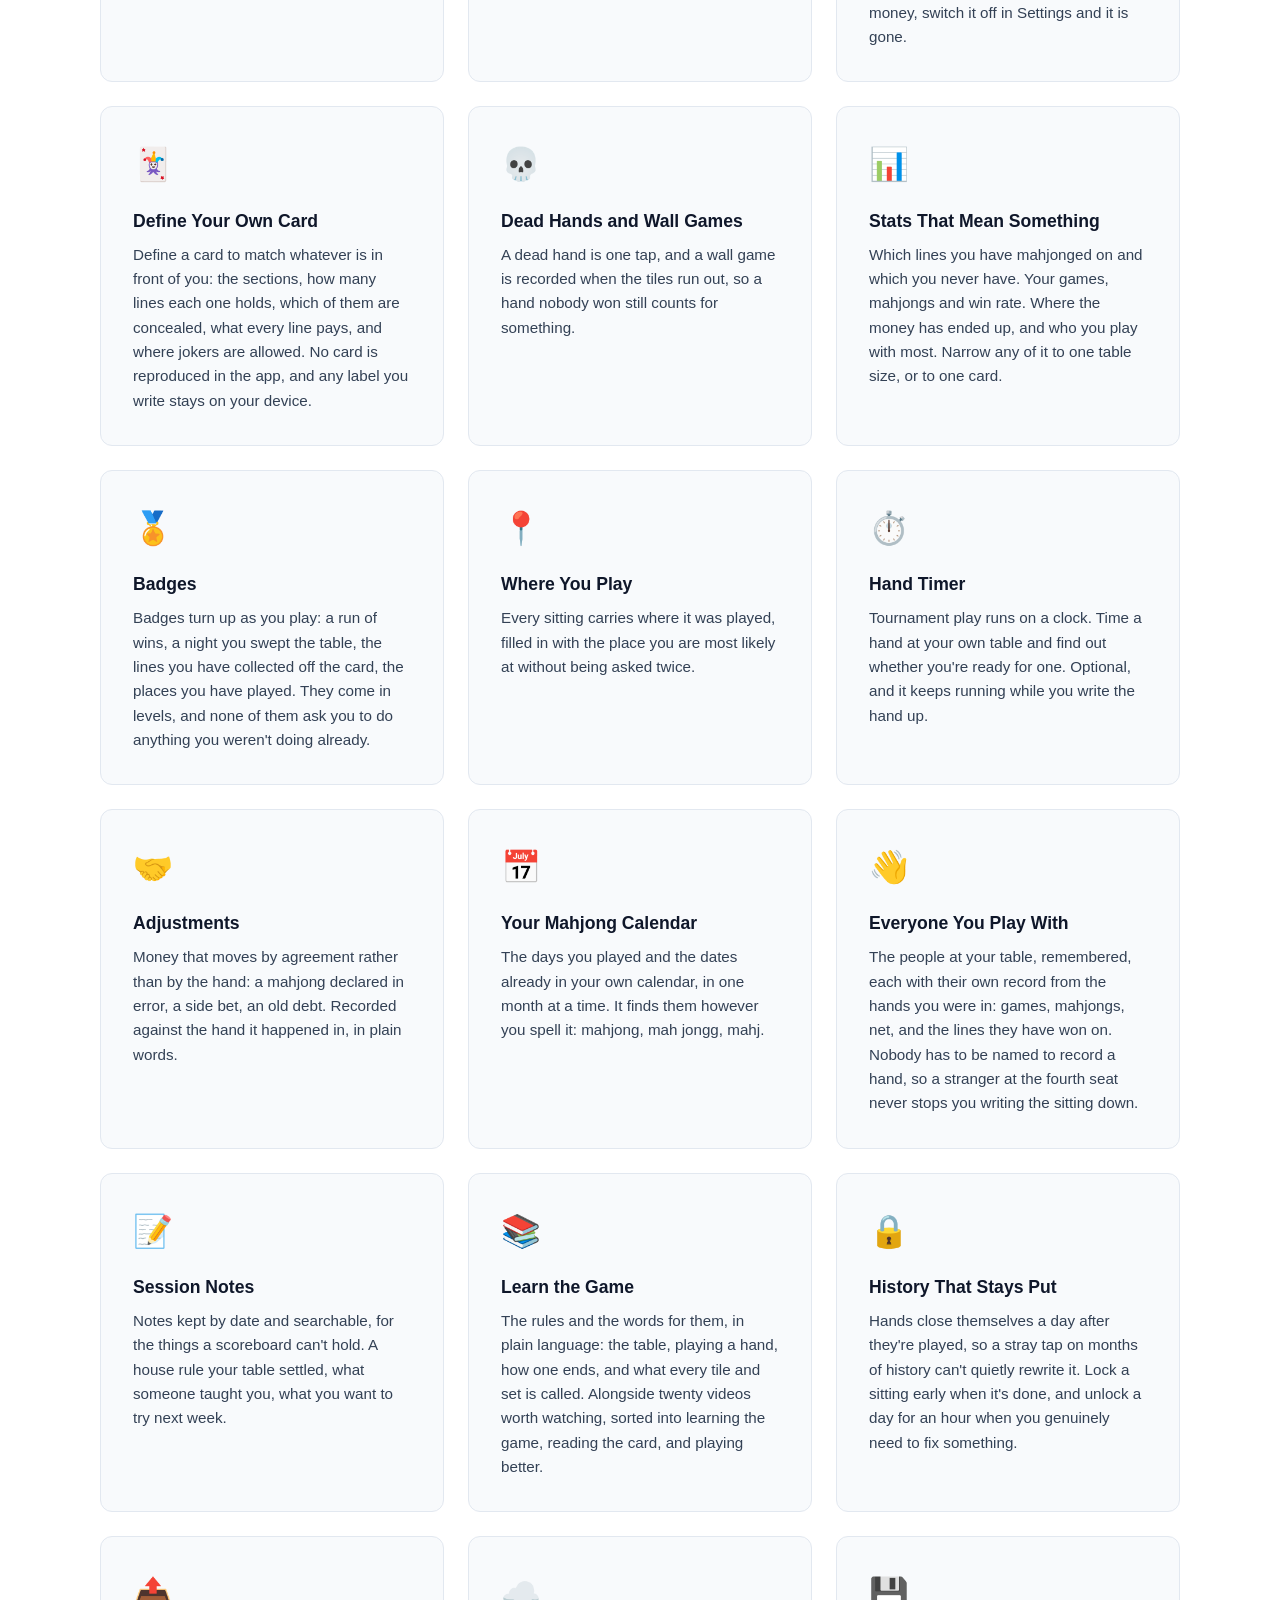
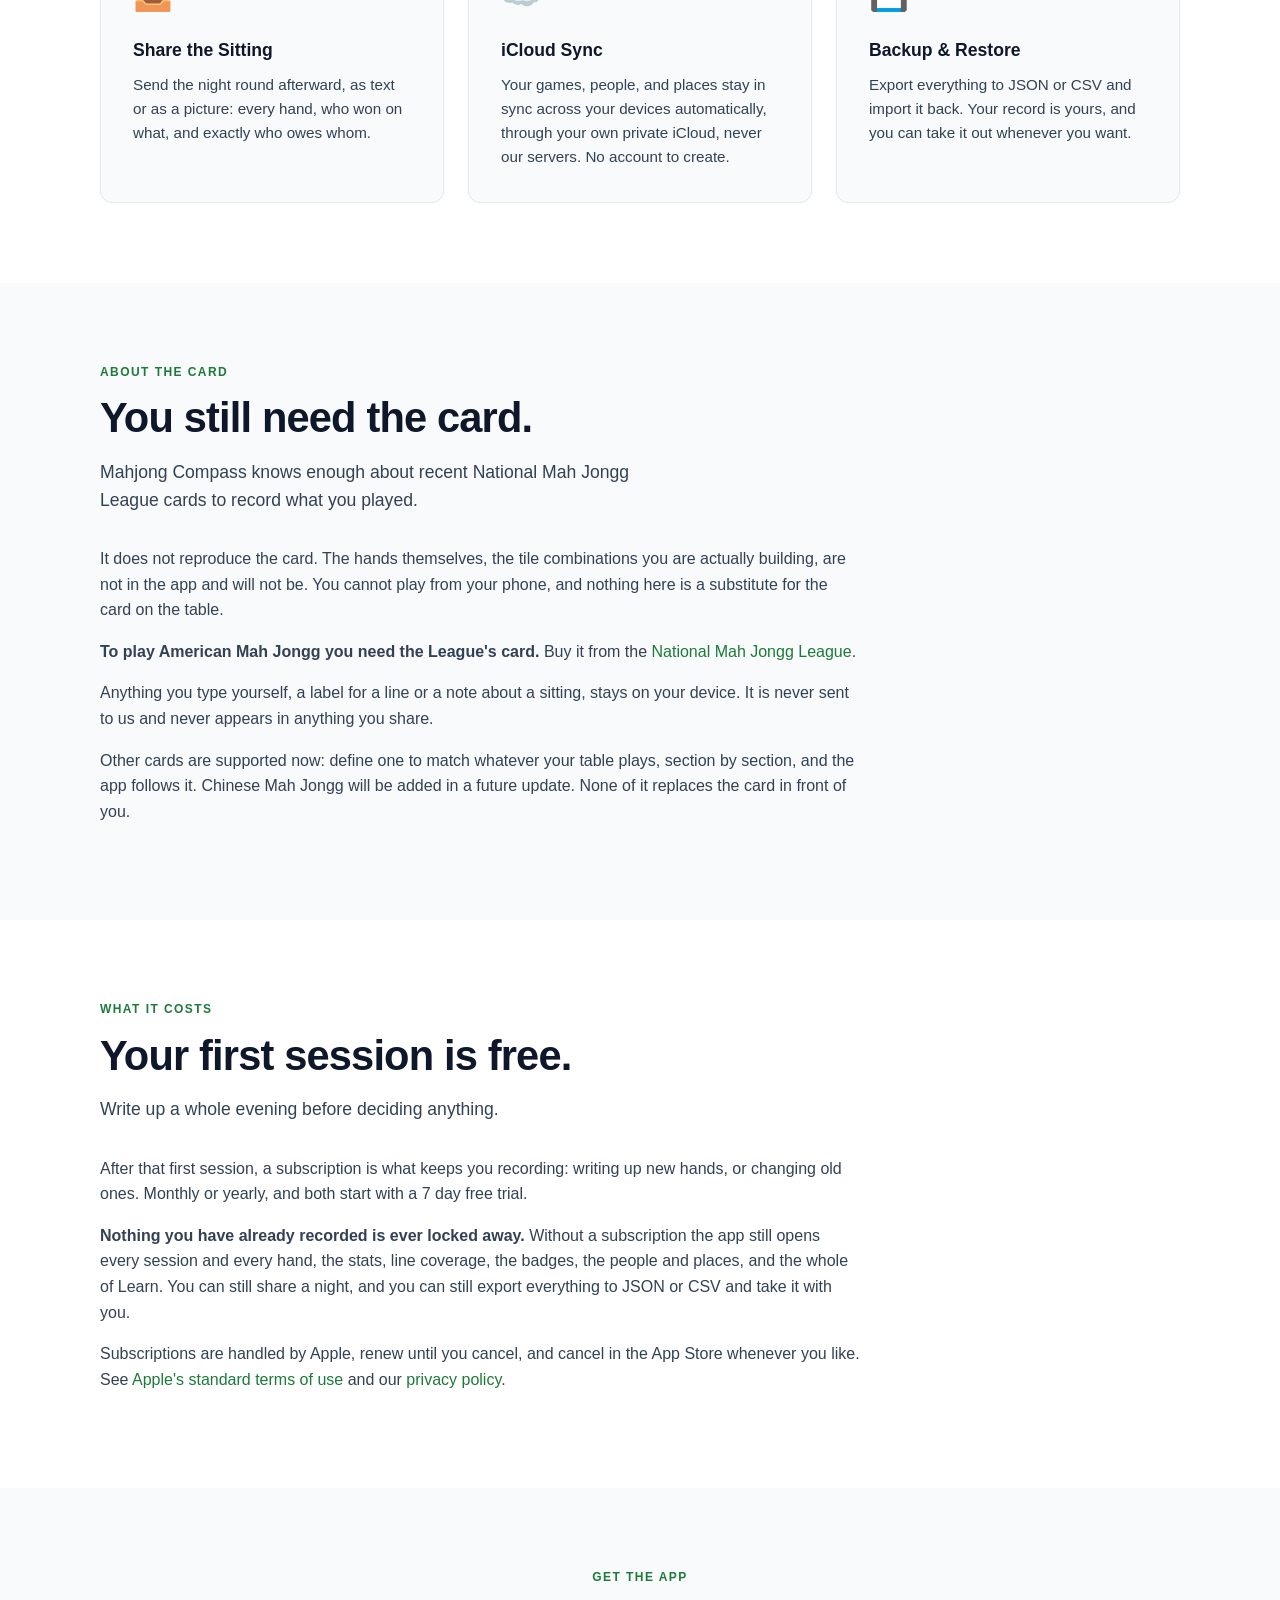
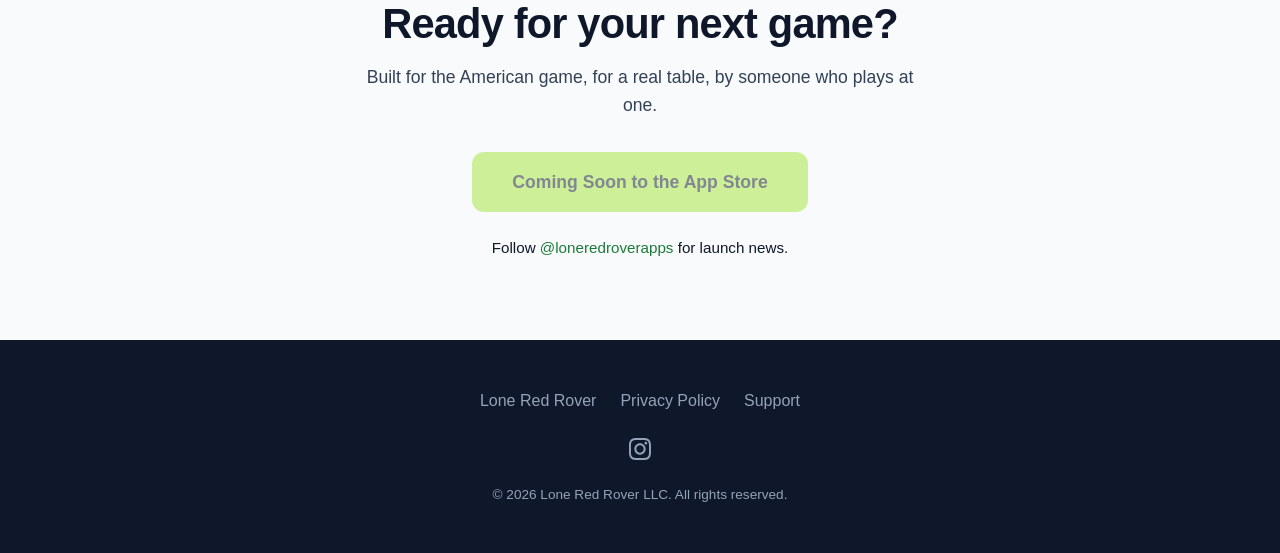
==== commit 38ce042c: "Say that Mahjong Compass takes a subscription The site sold the app with no mention of one, which is" ====
--- a/mahjong-compass/index.html
+++ b/mahjong-compass/index.html
@@ -3,8 +3,8 @@
 <head>
   <meta charset="UTF-8">
   <meta name="viewport" content="width=device-width, initial-scale=1.0">
-  <title>Mahjong Compass — Keep the Record of Your Table</title>
-  <meta name="description" content="Mahjong Compass records the American Mah Jongg games you play at a real table — which line you won on, how often, who went dead, and who owes whom when you settle up.">
+  <title>Mahjong Compass: Keep the Record of Your Table</title>
+  <meta name="description" content="Mahjong Compass records the American Mah Jongg games you play at a real table: which line you won on, how often, who went dead, and who owes whom when you settle up.">
   <link rel="stylesheet" href="../css/style.css">
 </head>
 <body>
@@ -24,8 +24,8 @@
 <div class="hero">
   <span class="hero-eyebrow">iPhone</span>
   <h1>Have you won on that line before?<br><span>Now you'll know.</span></h1>
-  <p>Mahjong Compass keeps the record of the games you play at a real table — which line you won on, how often, what everyone else did, and who owes whom when you settle up.</p>
-  <p>I'm building this for people who actually play, and I'm always adding what the table asks for — <a href="mailto:support@loneredrover.com?subject=Feature%20Request%20for%20Mahjong%20Compass">let me know</a> what you'd like to see.</p>
+  <p>Mahjong Compass keeps the record of the games you play at a real table: which line you won on, how often, what everyone else did, and who owes whom when you settle up.</p>
+  <p>I'm building this for people who actually play, and I'm always adding what the table asks for, so <a href="mailto:support@loneredrover.com?subject=Feature%20Request%20for%20Mahjong%20Compass">let me know</a> what you'd like to see.</p>
   <div class="hero-btns">
     <span class="btn btn-primary" style="opacity:.5; cursor:default;">Coming Soon to the App Store</span>
     <a href="support.html" class="btn btn-secondary">Support</a>
@@ -35,7 +35,7 @@
 <section style="padding: 3rem 2rem; background: var(--light);">
   <div class="container" style="text-align: center;">
     <div class="section-label">A record-keeping app</div>
-    <p class="section-sub" style="margin: 1rem auto 0;">Mahjong Compass is not a game you play against the phone. It is the notebook for the game you play with three other people at a real table — the one that usually ends up as scribbles on the back of an envelope.</p>
+    <p class="section-sub" style="margin: 1rem auto 0;">Mahjong Compass is not a game you play against the phone. It is the notebook for the game you play with three other people at a real table, the one that usually ends up as scribbles on the back of an envelope.</p>
   </div>
 </section>
 
@@ -49,32 +49,42 @@
       <div class="feature-card">
         <div class="feature-icon">🀄</div>
         <h3>Log a Hand in Seconds</h3>
-        <p>Who won, which line, concealed or exposed, jokerless — recorded between hands while the tiles are still out. Or log the sitting first and fill the hands in afterward, once it's over.</p>
+        <p>Who won, which line, concealed or exposed, jokerless. Recorded between hands while the tiles are still out. Or log the sitting first and fill the hands in afterward, once it's over.</p>
+      </div>
+      <div class="feature-card">
+        <div class="feature-icon">📷</div>
+        <h3>Photograph the Rack</h3>
+        <p>Take a picture of the winning hand and keep it with the record. It stays with your games, and is left out of every share and every export.</p>
       </div>
       <div class="feature-card">
         <div class="feature-icon">💵</div>
         <h3>Settle Up</h3>
-        <p>Give it the winner, the line and who threw the tile — the app works out the rest. The value comes off the line. Doubling for the discarder, doubling on a self-drawn win, jokerless hands. A sitting settles in the fewest payments that clear it, and every hand shows what it cost on its own.</p>
+        <p>Give it the winner, the line and who threw the tile, and the app works out the rest. The value comes off the line. Doubling for the discarder, doubling on a self-drawn win, jokerless hands. A sitting settles in the fewest payments that clear it, and every hand shows what it cost on its own. If your table never plays for money, switch it off in Settings and it is gone.</p>
       </div>
       <div class="feature-card">
         <div class="feature-icon">🃏</div>
-        <h3>Your Card, Your Shorthand</h3>
-        <p>The app records a coordinate — section, line, variant — and what that line is worth. Any label you put on a line is your own: it stays on your device and never appears in a share.</p>
+        <h3>Define Your Own Card</h3>
+        <p>Define a card to match whatever is in front of you: the sections, how many lines each one holds, which of them are concealed, what every line pays, and where jokers are allowed. No card is reproduced in the app, and any label you write stays on your device.</p>
       </div>
       <div class="feature-card">
         <div class="feature-icon">💀</div>
         <h3>Dead Hands and Wall Games</h3>
-        <p>Every player at the table gets an outcome, not just the winner. Mark a dead hand with a tap, record a wall game when the tiles run out, and see how often it happens — to you and to everyone else.</p>
+        <p>A dead hand is one tap, and a wall game is recorded when the tiles run out, so a hand nobody won still counts for something.</p>
       </div>
       <div class="feature-card">
         <div class="feature-icon">📊</div>
         <h3>Stats That Mean Something</h3>
-        <p>Wins by line and what's still unwon on this year's card. Win rate overall and by place. Dead-hand frequency. And money over time, per player and per location — the nemesis stat.</p>
+        <p>Which lines you have mahjonged on and which you never have. Your games, mahjongs and win rate. Where the money has ended up, and who you play with most. Narrow any of it to one table size, or to one card.</p>
+      </div>
+      <div class="feature-card">
+        <div class="feature-icon">🏅</div>
+        <h3>Badges</h3>
+        <p>Badges turn up as you play: a run of wins, a night you swept the table, the lines you have collected off the card, the places you have played. They come in levels, and none of them ask you to do anything you weren't doing already.</p>
       </div>
       <div class="feature-card">
         <div class="feature-icon">📍</div>
         <h3>Where You Play</h3>
-        <p>Every sitting carries its location, so you can see how you do at Gail's kitchen table versus the club. It fills in the place you're most likely at without being asked twice.</p>
+        <p>Every sitting carries where it was played, filled in with the place you are most likely at without being asked twice.</p>
       </div>
       <div class="feature-card">
         <div class="feature-icon">⏱️</div>
@@ -84,22 +94,27 @@
       <div class="feature-card">
         <div class="feature-icon">🤝</div>
         <h3>Adjustments</h3>
-        <p>Money that moves by agreement rather than by the hand — a mahjong declared in error, a side bet, an old debt. Recorded against the hand it happened in, in plain words.</p>
+        <p>Money that moves by agreement rather than by the hand: a mahjong declared in error, a side bet, an old debt. Recorded against the hand it happened in, in plain words.</p>
       </div>
       <div class="feature-card">
         <div class="feature-icon">📅</div>
         <h3>Your Mahjong Calendar</h3>
-        <p>The days you played and the dates already in your own calendar, in one month at a time. It finds them however you spell it — mahjong, mah jongg, mahj.</p>
+        <p>The days you played and the dates already in your own calendar, in one month at a time. It finds them however you spell it: mahjong, mah jongg, mahj.</p>
       </div>
       <div class="feature-card">
         <div class="feature-icon">👋</div>
         <h3>Everyone You Play With</h3>
-        <p>The people at your table, remembered — with your record against each of them. Nobody has to be named to record a hand, so a stranger at the fourth seat never stops you writing the sitting down.</p>
+        <p>The people at your table, remembered, each with their own record from the hands you were in: games, mahjongs, net, and the lines they have won on. Nobody has to be named to record a hand, so a stranger at the fourth seat never stops you writing the sitting down.</p>
       </div>
       <div class="feature-card">
         <div class="feature-icon">📝</div>
         <h3>Session Notes</h3>
-        <p>One note per sitting, for the things a scoreboard can't hold. What went wrong, what someone taught you, what you want to try next week.</p>
+        <p>Notes kept by date and searchable, for the things a scoreboard can't hold. A house rule your table settled, what someone taught you, what you want to try next week.</p>
+      </div>
+      <div class="feature-card">
+        <div class="feature-icon">📚</div>
+        <h3>Learn the Game</h3>
+        <p>The rules and the words for them, in plain language: the table, playing a hand, how one ends, and what every tile and set is called. Alongside twenty videos worth watching, sorted into learning the game, reading the card, and playing better.</p>
       </div>
       <div class="feature-card">
         <div class="feature-icon">🔒</div>
@@ -109,12 +124,12 @@
       <div class="feature-card">
         <div class="feature-icon">📤</div>
         <h3>Share the Sitting</h3>
-        <p>Send the table a clean summary — every hand, who won on what, and the payments that settle it. Your own private shorthand never leaves your phone.</p>
+        <p>Send the night round afterward, as text or as a picture: every hand, who won on what, and exactly who owes whom.</p>
       </div>
       <div class="feature-card">
         <div class="feature-icon">☁️</div>
         <h3>iCloud Sync</h3>
-        <p>Your games, people, and places stay in sync across your devices automatically — through your own private iCloud, never our servers. No account to create.</p>
+        <p>Your games, people, and places stay in sync across your devices automatically, through your own private iCloud, never our servers. No account to create.</p>
       </div>
       <div class="feature-card">
         <div class="feature-icon">💾</div>
@@ -133,13 +148,26 @@
     <div class="prose" style="margin: 2rem 0 0;">
       <p>It does not reproduce the card. The hands themselves, the tile combinations you are actually building, are not in the app and will not be. You cannot play from your phone, and nothing here is a substitute for the card on the table.</p>
       <p><strong>To play American Mah Jongg you need the League's card.</strong> Buy it from the <a href="https://www.nationalmahjonggleague.org" target="_blank" rel="noopener">National Mah Jongg League</a>.</p>
-      <p>Anything you type yourself — your own shorthand for a line, a note about a sitting — stays on your device. It is never sent to us and never appears in anything you share.</p>
-      <p>Other cards and Chinese Mah Jongg will be added in future updates. None of them replaces the card in front of you.</p>
+      <p>Anything you type yourself, a label for a line or a note about a sitting, stays on your device. It is never sent to us and never appears in anything you share.</p>
+      <p>Other cards are supported now: define one to match whatever your table plays, section by section, and the app follows it. Chinese Mah Jongg will be added in a future update. None of it replaces the card in front of you.</p>
     </div>
   </div>
 </section>
 
-<section style="text-align: center;">
+<section>
+  <div class="container">
+    <div class="section-label">What it costs</div>
+    <h2 class="section-title">Your first session is free.</h2>
+    <p class="section-sub">Write up a whole evening before deciding anything.</p>
+    <div class="prose" style="margin: 2rem 0 0;">
+      <p>After that first session, a subscription is what keeps you recording: writing up new hands, or changing old ones. Monthly or yearly, and both start with a 7 day free trial.</p>
+      <p><strong>Nothing you have already recorded is ever locked away.</strong> Without a subscription the app still opens every session and every hand, the stats, line coverage, the badges, the people and places, and the whole of Learn. You can still share a night, and you can still export everything to JSON or CSV and take it with you.</p>
+      <p>Subscriptions are handled by Apple, renew until you cancel, and cancel in the App Store whenever you like. See <a href="https://www.apple.com/legal/internet-services/itunes/dev/stdeula/" target="_blank" rel="noopener">Apple's standard terms of use</a> and our <a href="privacy.html">privacy policy</a>.</p>
+    </div>
+  </div>
+</section>
+
+<section style="text-align: center; background: var(--light);">
   <div class="container">
     <div class="section-label">Get the App</div>
     <h2 class="section-title">Ready for your next game?</h2>
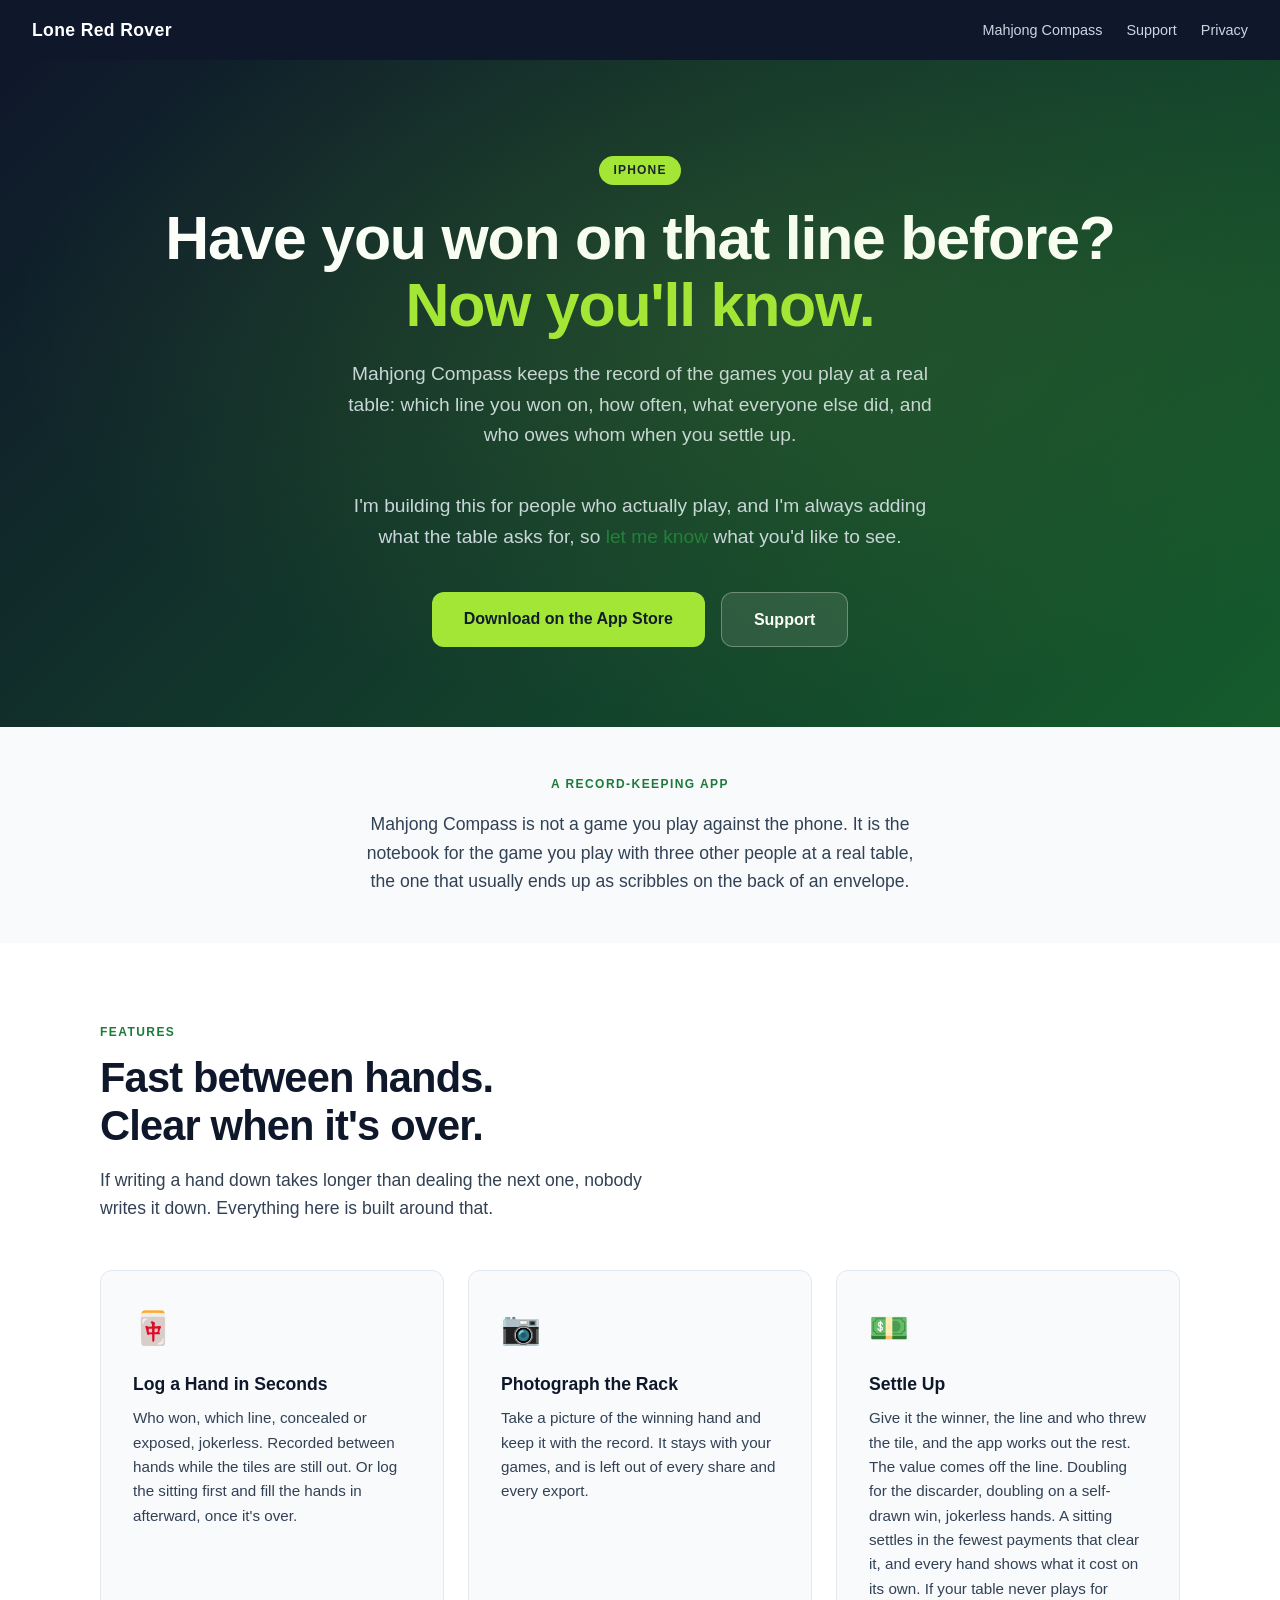
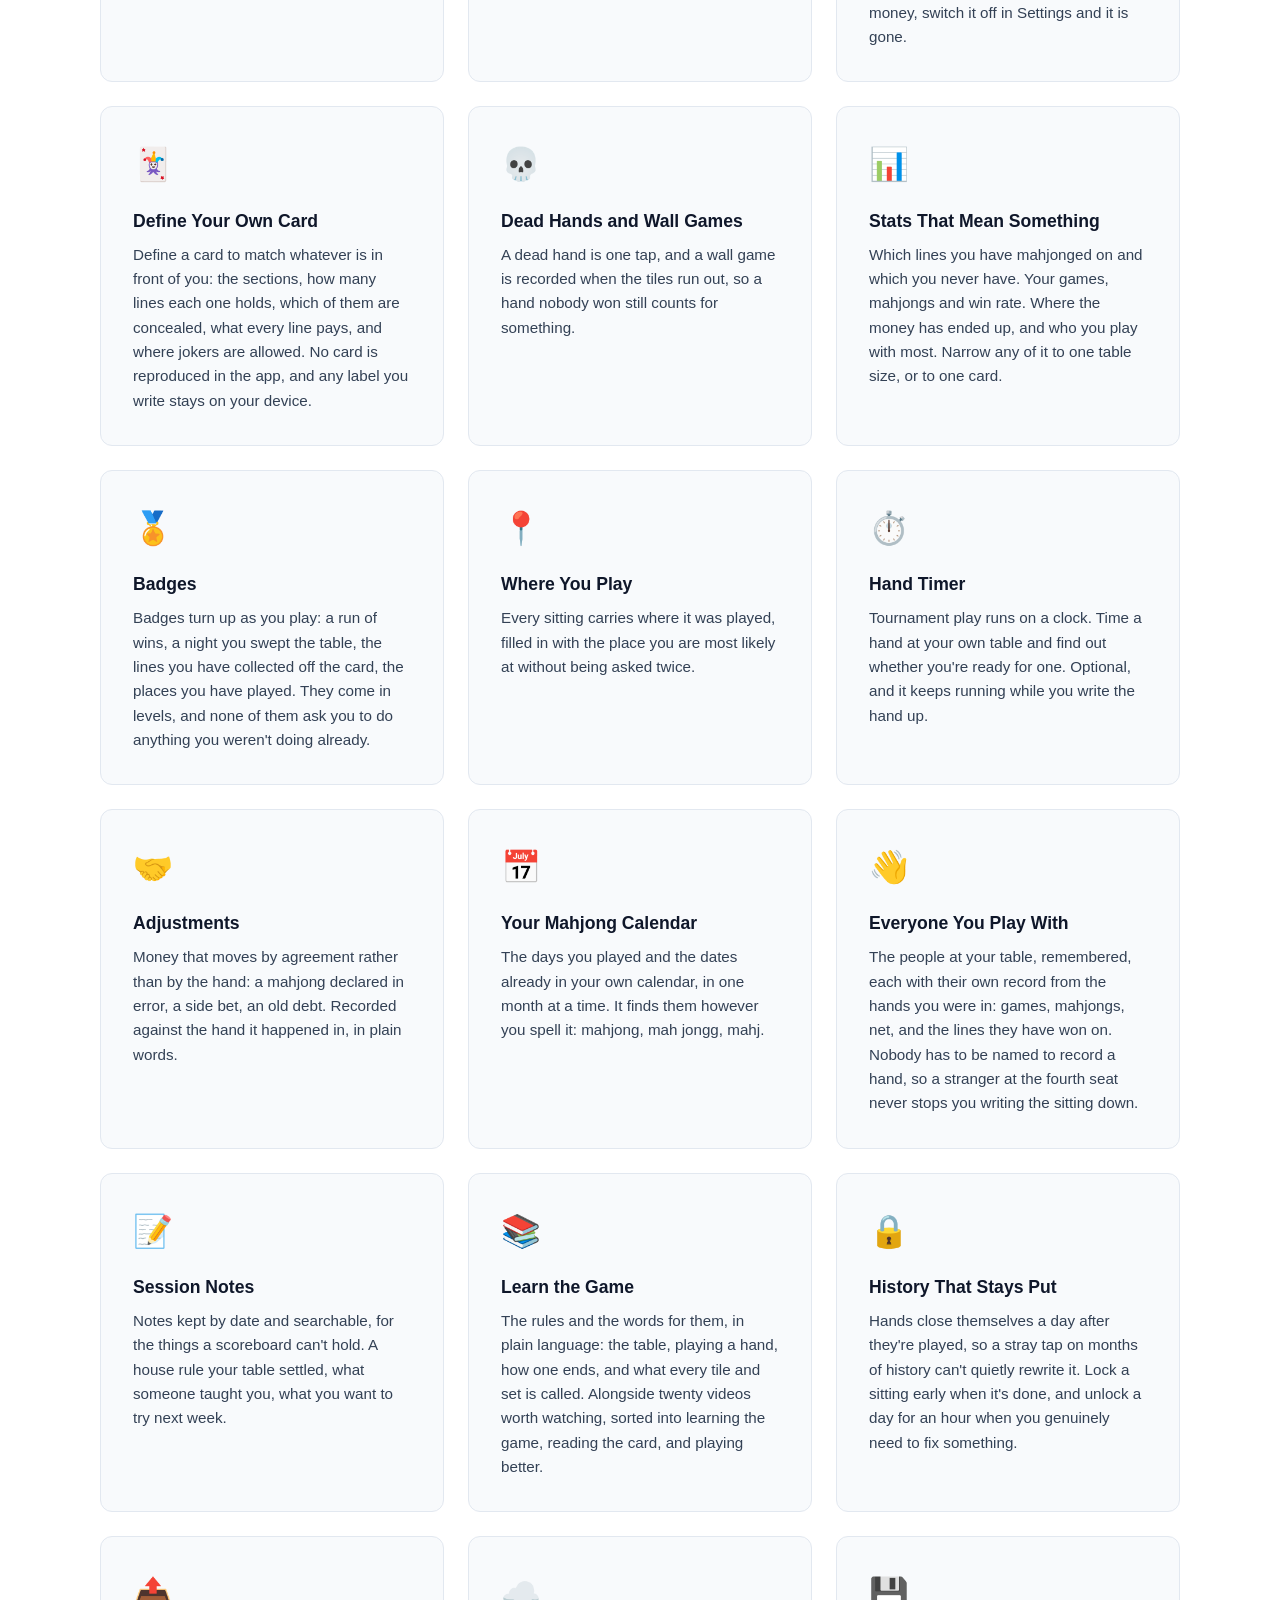
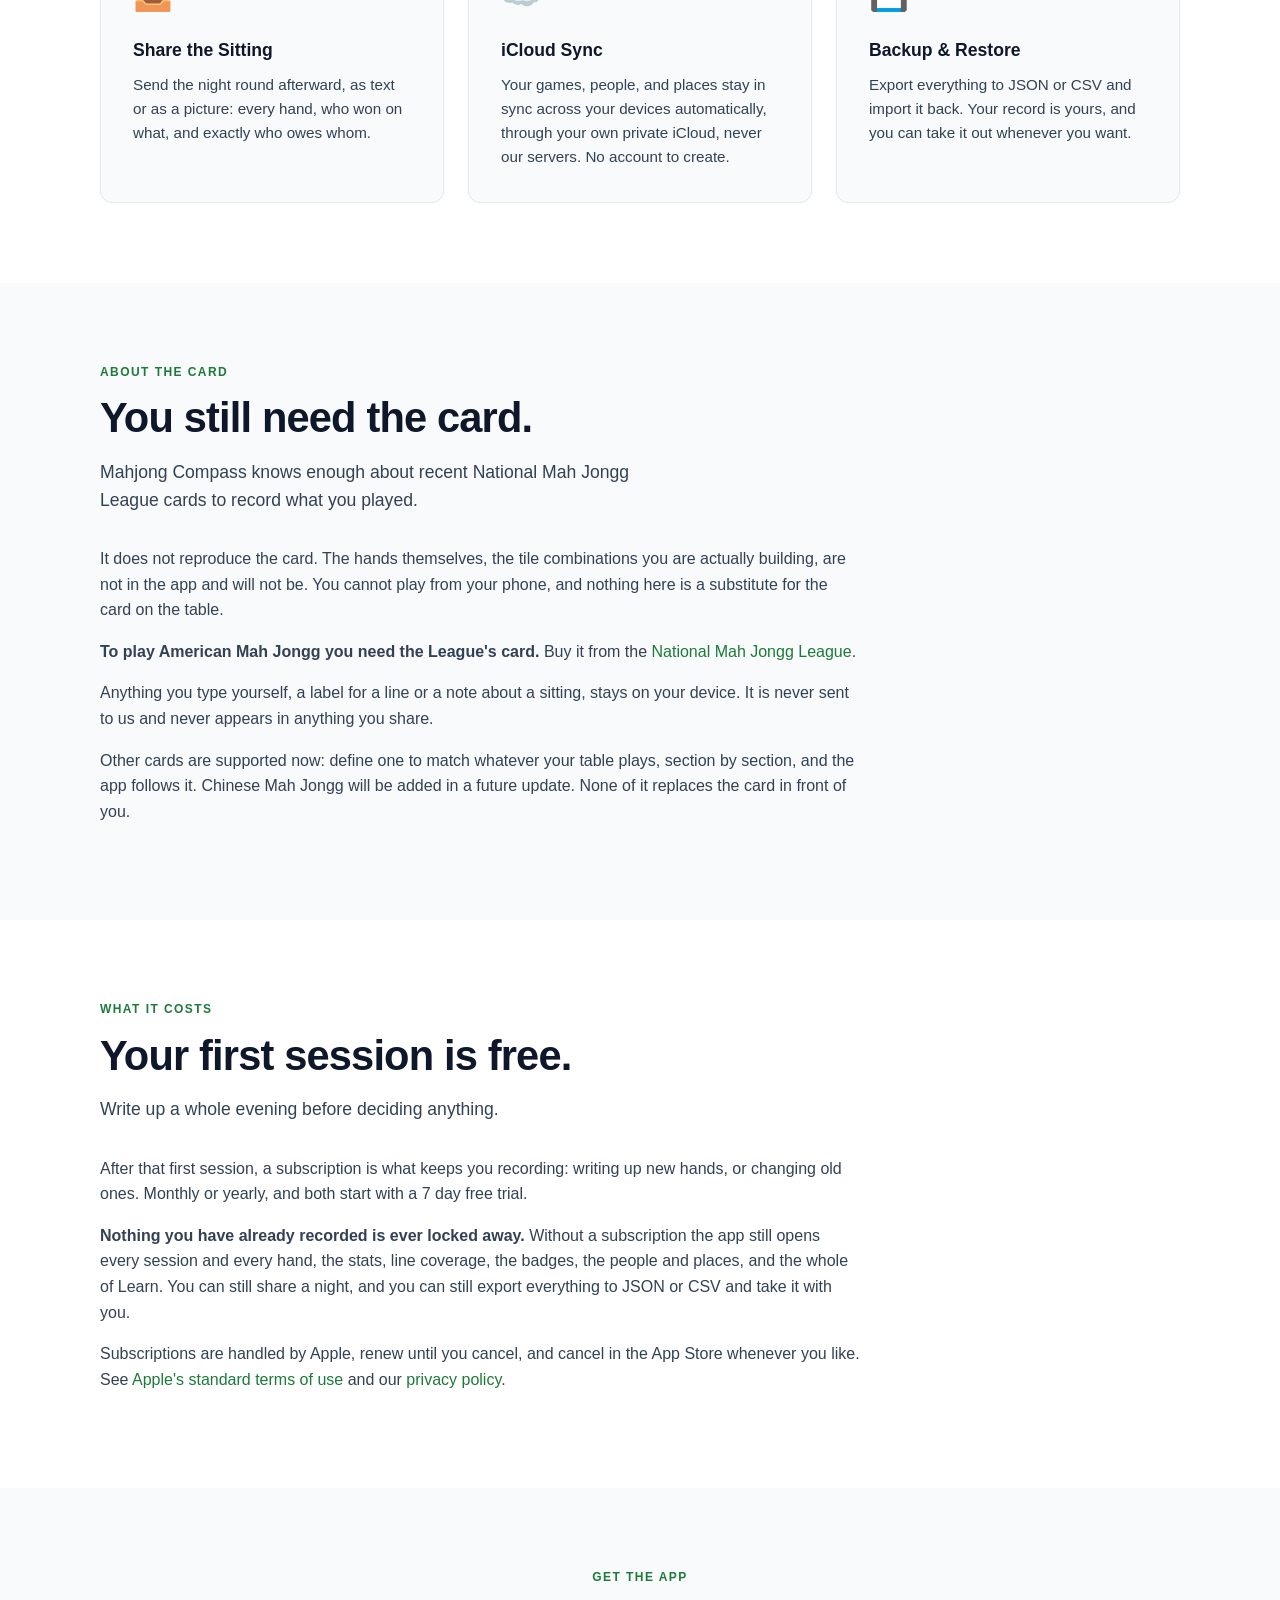
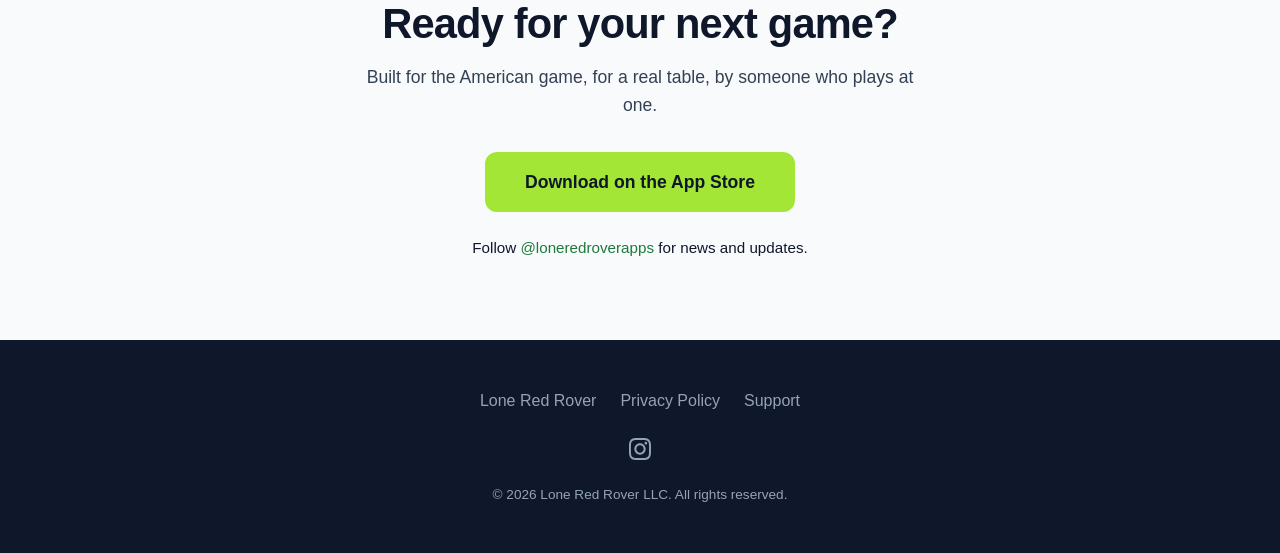
==== commit 512c082b: "Say Mahjong Compass is out Released on the App Store today. Both Coming Soon buttons on the Mahjong " ====
--- a/mahjong-compass/index.html
+++ b/mahjong-compass/index.html
@@ -27,7 +27,7 @@
   <p>Mahjong Compass keeps the record of the games you play at a real table: which line you won on, how often, what everyone else did, and who owes whom when you settle up.</p>
   <p>I'm building this for people who actually play, and I'm always adding what the table asks for, so <a href="mailto:support@loneredrover.com?subject=Feature%20Request%20for%20Mahjong%20Compass">let me know</a> what you'd like to see.</p>
   <div class="hero-btns">
-    <span class="btn btn-primary" style="opacity:.5; cursor:default;">Coming Soon to the App Store</span>
+    <a href="https://apps.apple.com/app/id6809415246?ct=website" class="btn btn-primary" target="_blank" rel="noopener">Download on the App Store</a>
     <a href="support.html" class="btn btn-secondary">Support</a>
   </div>
 </div>
@@ -172,10 +172,10 @@
     <div class="section-label">Get the App</div>
     <h2 class="section-title">Ready for your next game?</h2>
     <p class="section-sub" style="margin: 0 auto 2rem;">Built for the American game, for a real table, by someone who plays at one.</p>
-    <span class="btn btn-primary" style="font-size: 1.1rem; padding: 1rem 2.5rem; opacity:.5; cursor:default;">
-      Coming Soon to the App Store
-    </span>
-    <p style="margin-top: 1.5rem; font-size: .95rem;">Follow <a href="https://www.instagram.com/loneredroverapps/" target="_blank" rel="noopener">@loneredroverapps</a> for launch news.</p>
+    <a href="https://apps.apple.com/app/id6809415246?ct=website-footer" class="btn btn-primary" style="font-size: 1.1rem; padding: 1rem 2.5rem;" target="_blank" rel="noopener">
+      Download on the App Store
+    </a>
+    <p style="margin-top: 1.5rem; font-size: .95rem;">Follow <a href="https://www.instagram.com/loneredroverapps/" target="_blank" rel="noopener">@loneredroverapps</a> for news and updates.</p>
   </div>
 </section>
 
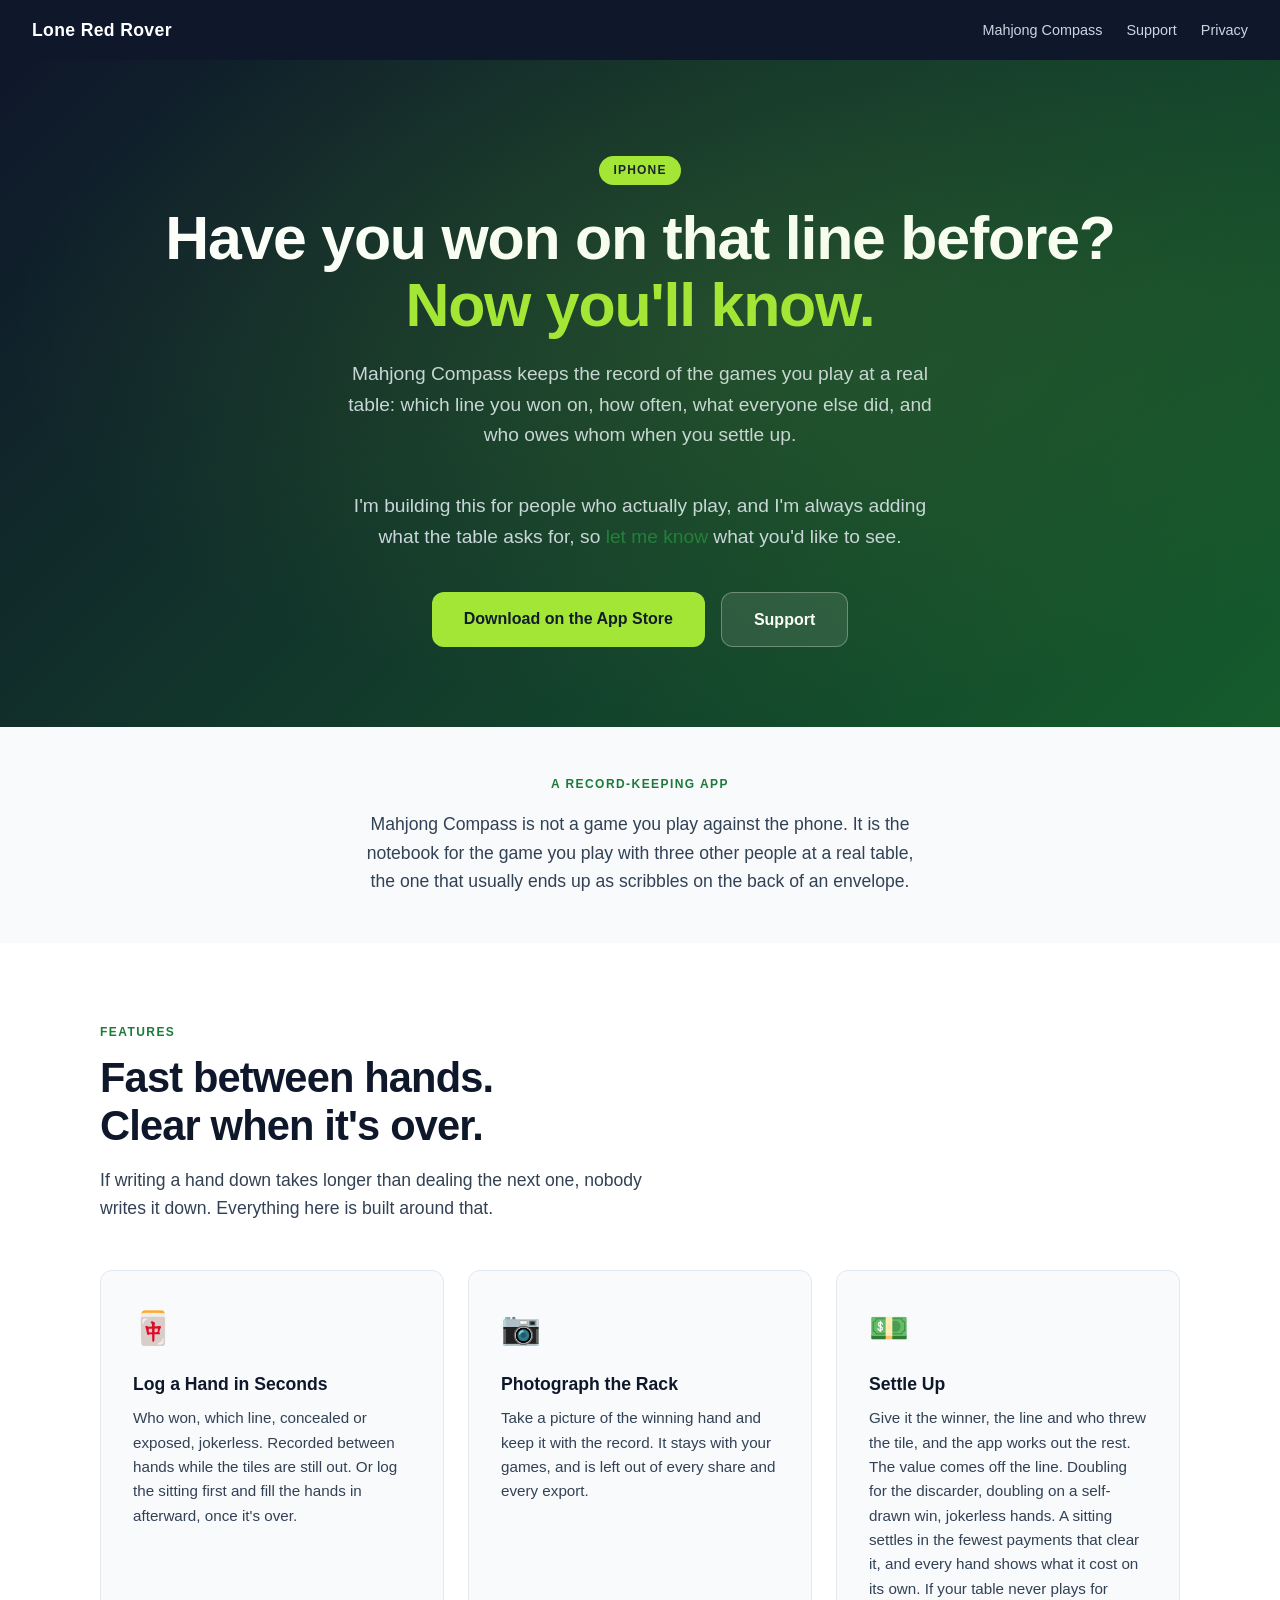
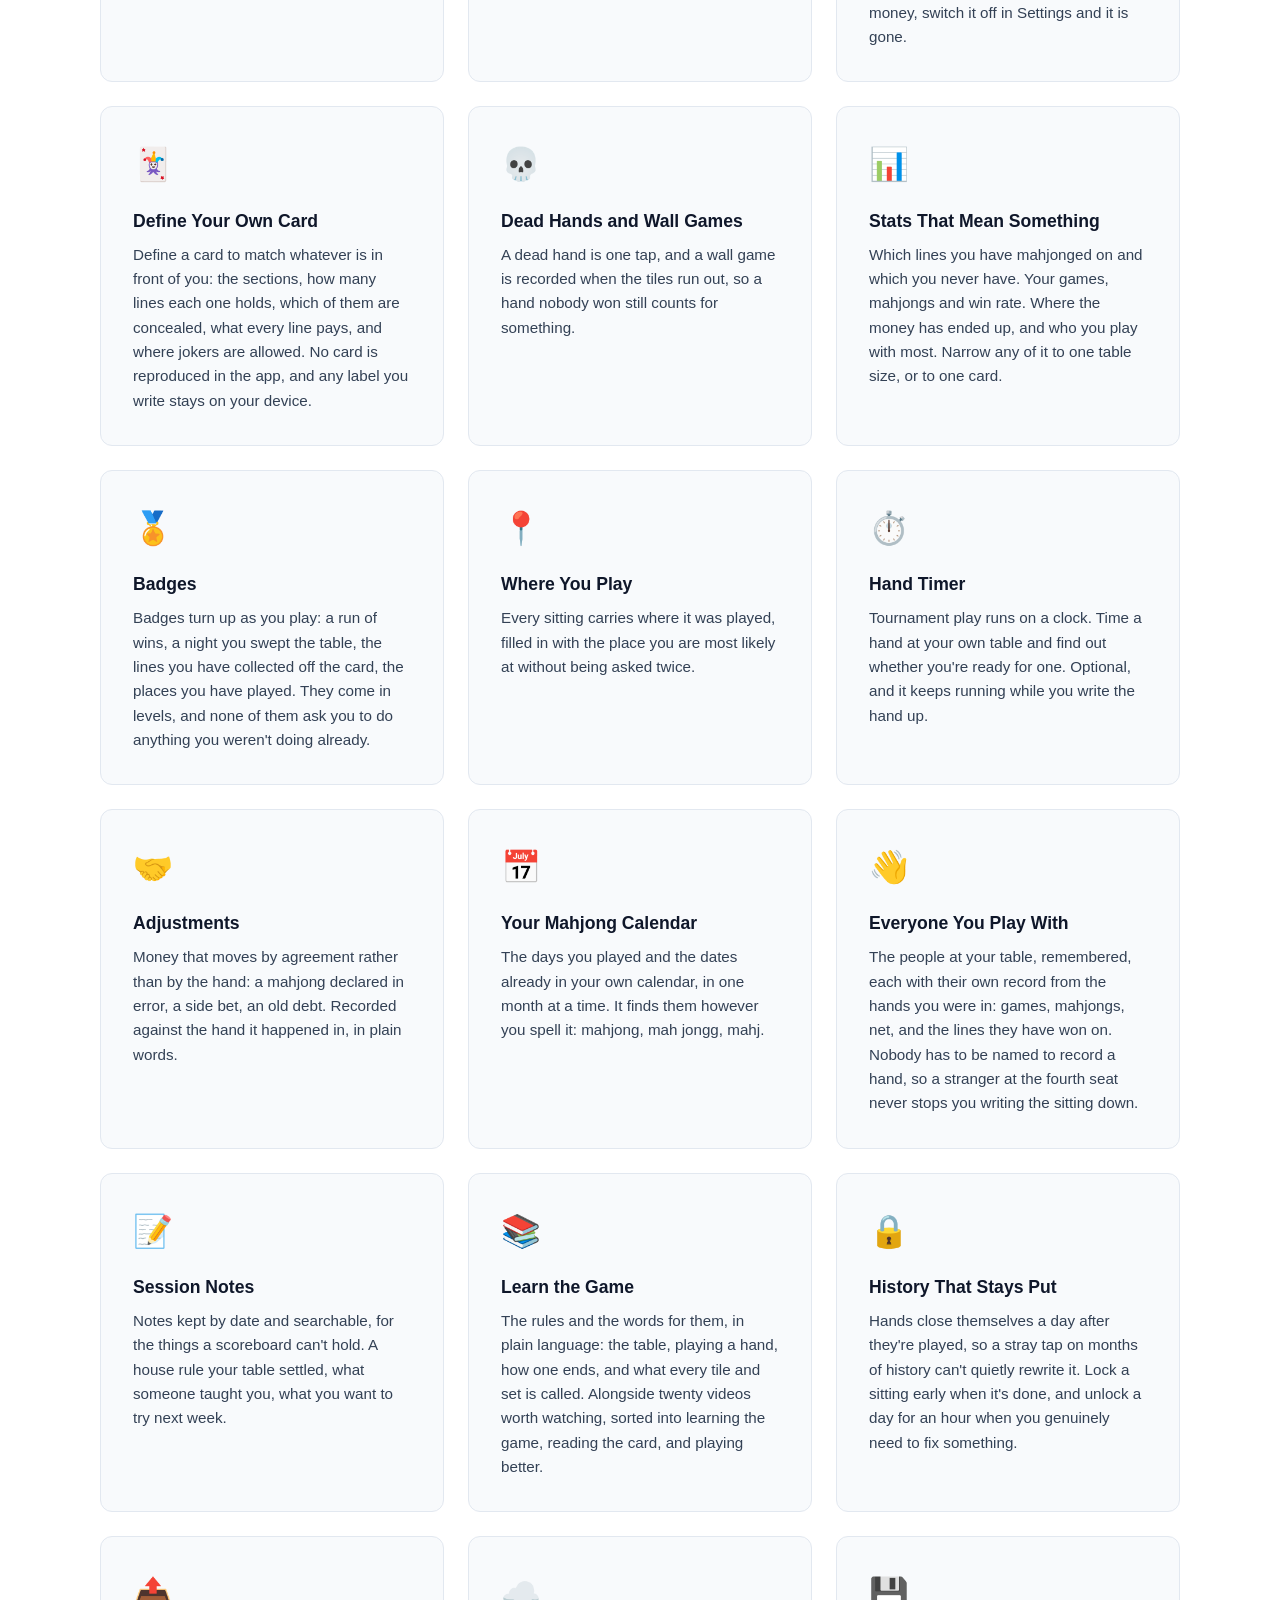
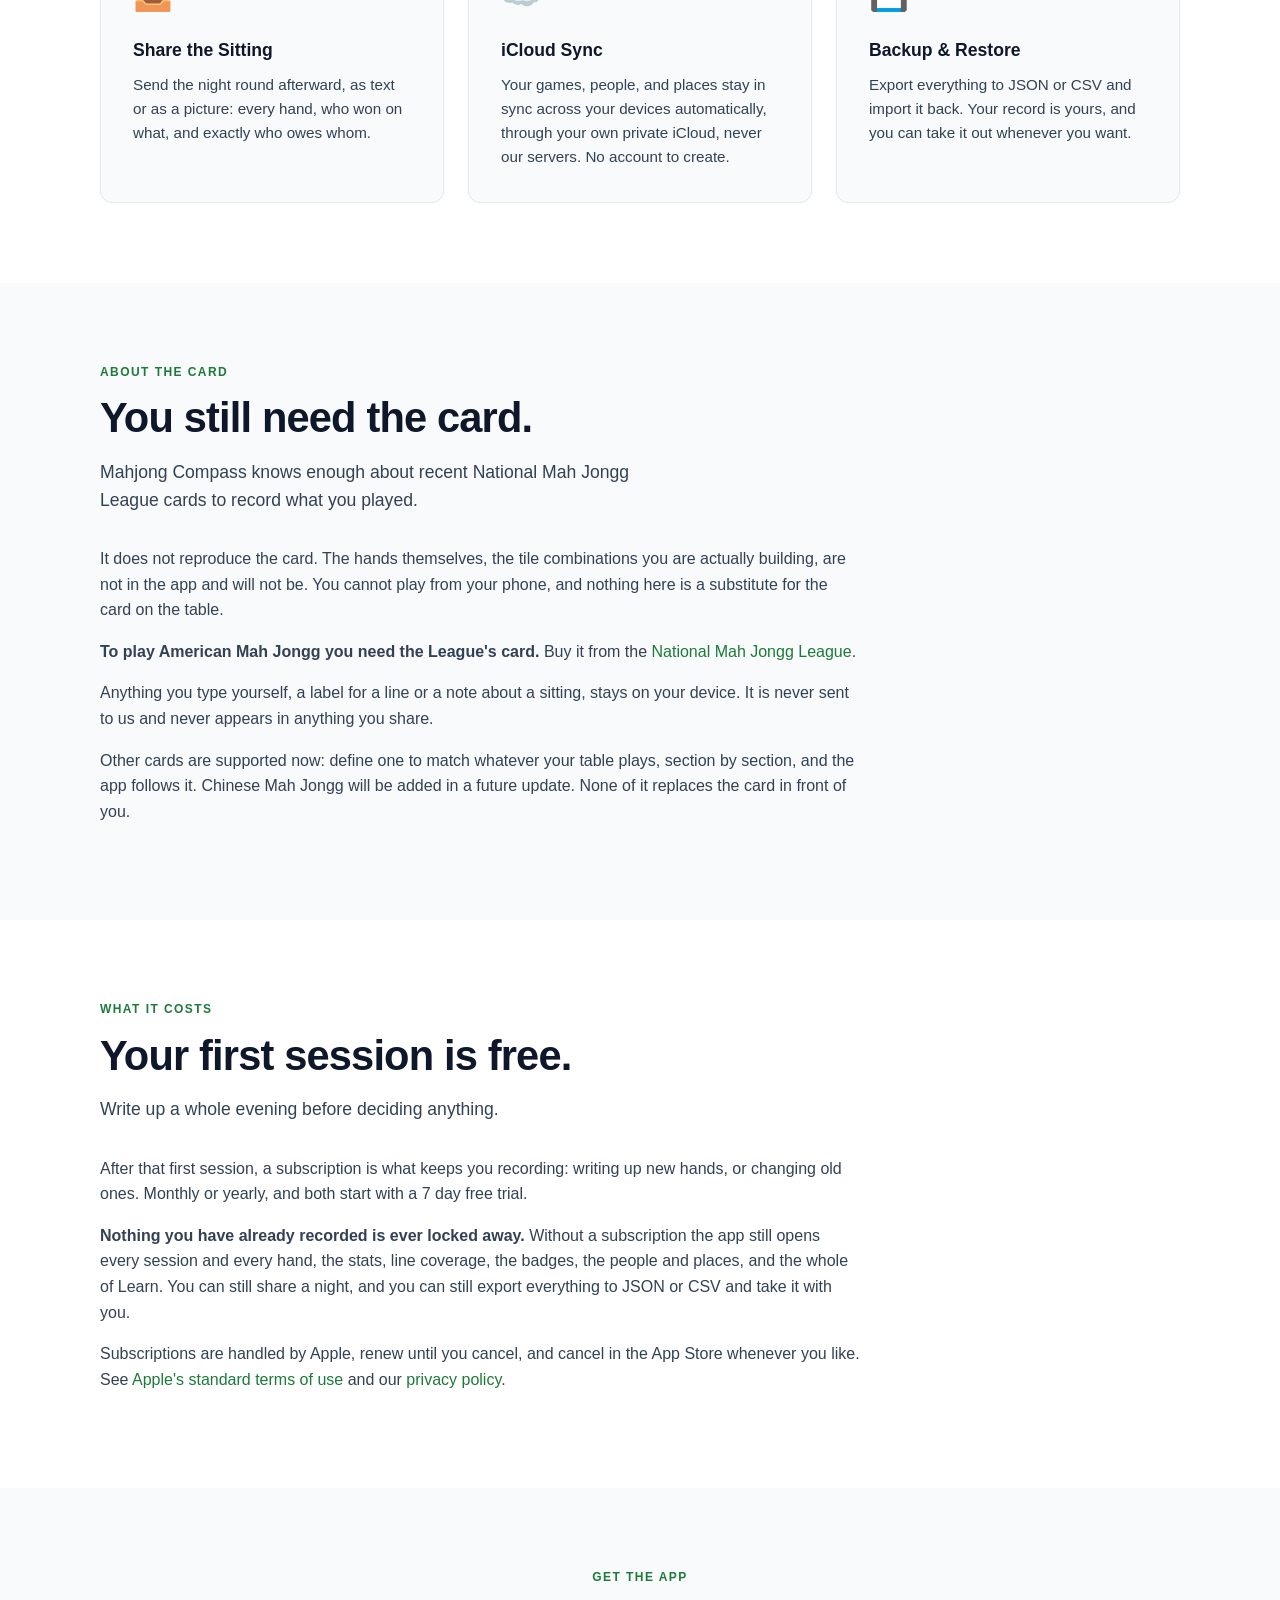
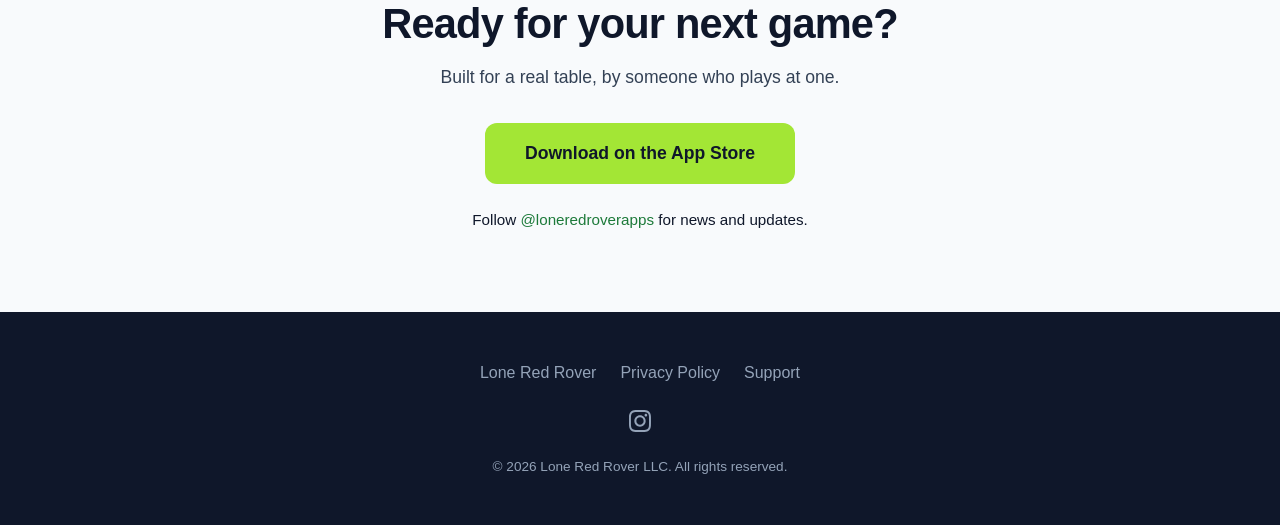
==== commit 1397d59c: "Stop calling it an American game in the descriptions The app records whatever card the table plays f" ====
--- a/mahjong-compass/index.html
+++ b/mahjong-compass/index.html
@@ -4,7 +4,7 @@
   <meta charset="UTF-8">
   <meta name="viewport" content="width=device-width, initial-scale=1.0">
   <title>Mahjong Compass: Keep the Record of Your Table</title>
-  <meta name="description" content="Mahjong Compass records the American Mah Jongg games you play at a real table: which line you won on, how often, who went dead, and who owes whom when you settle up.">
+  <meta name="description" content="Mahjong Compass records the mahjong games you play at a real table: which line you won on, how often, who went dead, and who owes whom when you settle up.">
   <link rel="stylesheet" href="../css/style.css">
 </head>
 <body>
@@ -171,7 +171,7 @@
   <div class="container">
     <div class="section-label">Get the App</div>
     <h2 class="section-title">Ready for your next game?</h2>
-    <p class="section-sub" style="margin: 0 auto 2rem;">Built for the American game, for a real table, by someone who plays at one.</p>
+    <p class="section-sub" style="margin: 0 auto 2rem;">Built for a real table, by someone who plays at one.</p>
     <a href="https://apps.apple.com/app/id6809415246?ct=website-footer" class="btn btn-primary" style="font-size: 1.1rem; padding: 1rem 2.5rem;" target="_blank" rel="noopener">
       Download on the App Store
     </a>
--- a/css/style.css
+++ b/css/style.css
@@ -60,6 +60,62 @@
 }
 .nav-links a:hover { color: var(--lime); text-decoration: none; }
 
+/* Our Apps dropdown. Opens on hover with a pointer, and on focus-within so a
+   tap or the keyboard opens it too. */
+.nav-menu { position: relative; display: flex; align-items: center; }
+.nav-menu-btn {
+  background: none;
+  border: 0;
+  padding: 0;
+  cursor: pointer;
+  font-family: inherit;
+  font-size: .9rem;
+  font-weight: 500;
+  color: #cbd5e1;
+  display: inline-flex;
+  align-items: center;
+  gap: .3rem;
+  white-space: nowrap;
+  transition: color .15s;
+}
+.nav-menu-btn::after {
+  content: "";
+  width: 0; height: 0;
+  border-left: 4px solid transparent;
+  border-right: 4px solid transparent;
+  border-top: 5px solid currentColor;
+  transition: transform .15s;
+}
+.nav-menu:hover .nav-menu-btn,
+.nav-menu:focus-within .nav-menu-btn { color: var(--lime); }
+.nav-menu:hover .nav-menu-btn::after,
+.nav-menu:focus-within .nav-menu-btn::after { transform: rotate(180deg); }
+.nav-menu-list {
+  position: absolute;
+  top: 100%;
+  left: 50%;
+  transform: translateX(-50%);
+  min-width: 190px;
+  display: none;
+  flex-direction: column;
+  background: var(--white);
+  background-clip: padding-box;
+  border-top: .75rem solid transparent;
+  border-radius: var(--radius);
+  box-shadow: var(--shadow);
+  overflow: hidden;
+}
+.nav-menu:hover .nav-menu-list,
+.nav-menu:focus-within .nav-menu-list { display: flex; }
+.nav-menu-list a {
+  color: var(--navy);
+  font-size: .9rem;
+  font-weight: 600;
+  padding: .7rem 1rem;
+  white-space: nowrap;
+}
+.nav-menu-list a:hover { color: var(--green); background: var(--light); text-decoration: none; }
+
 /* ── HERO ── */
 .hero {
   background: linear-gradient(135deg, var(--navy) 0%, var(--green-dark) 100%);
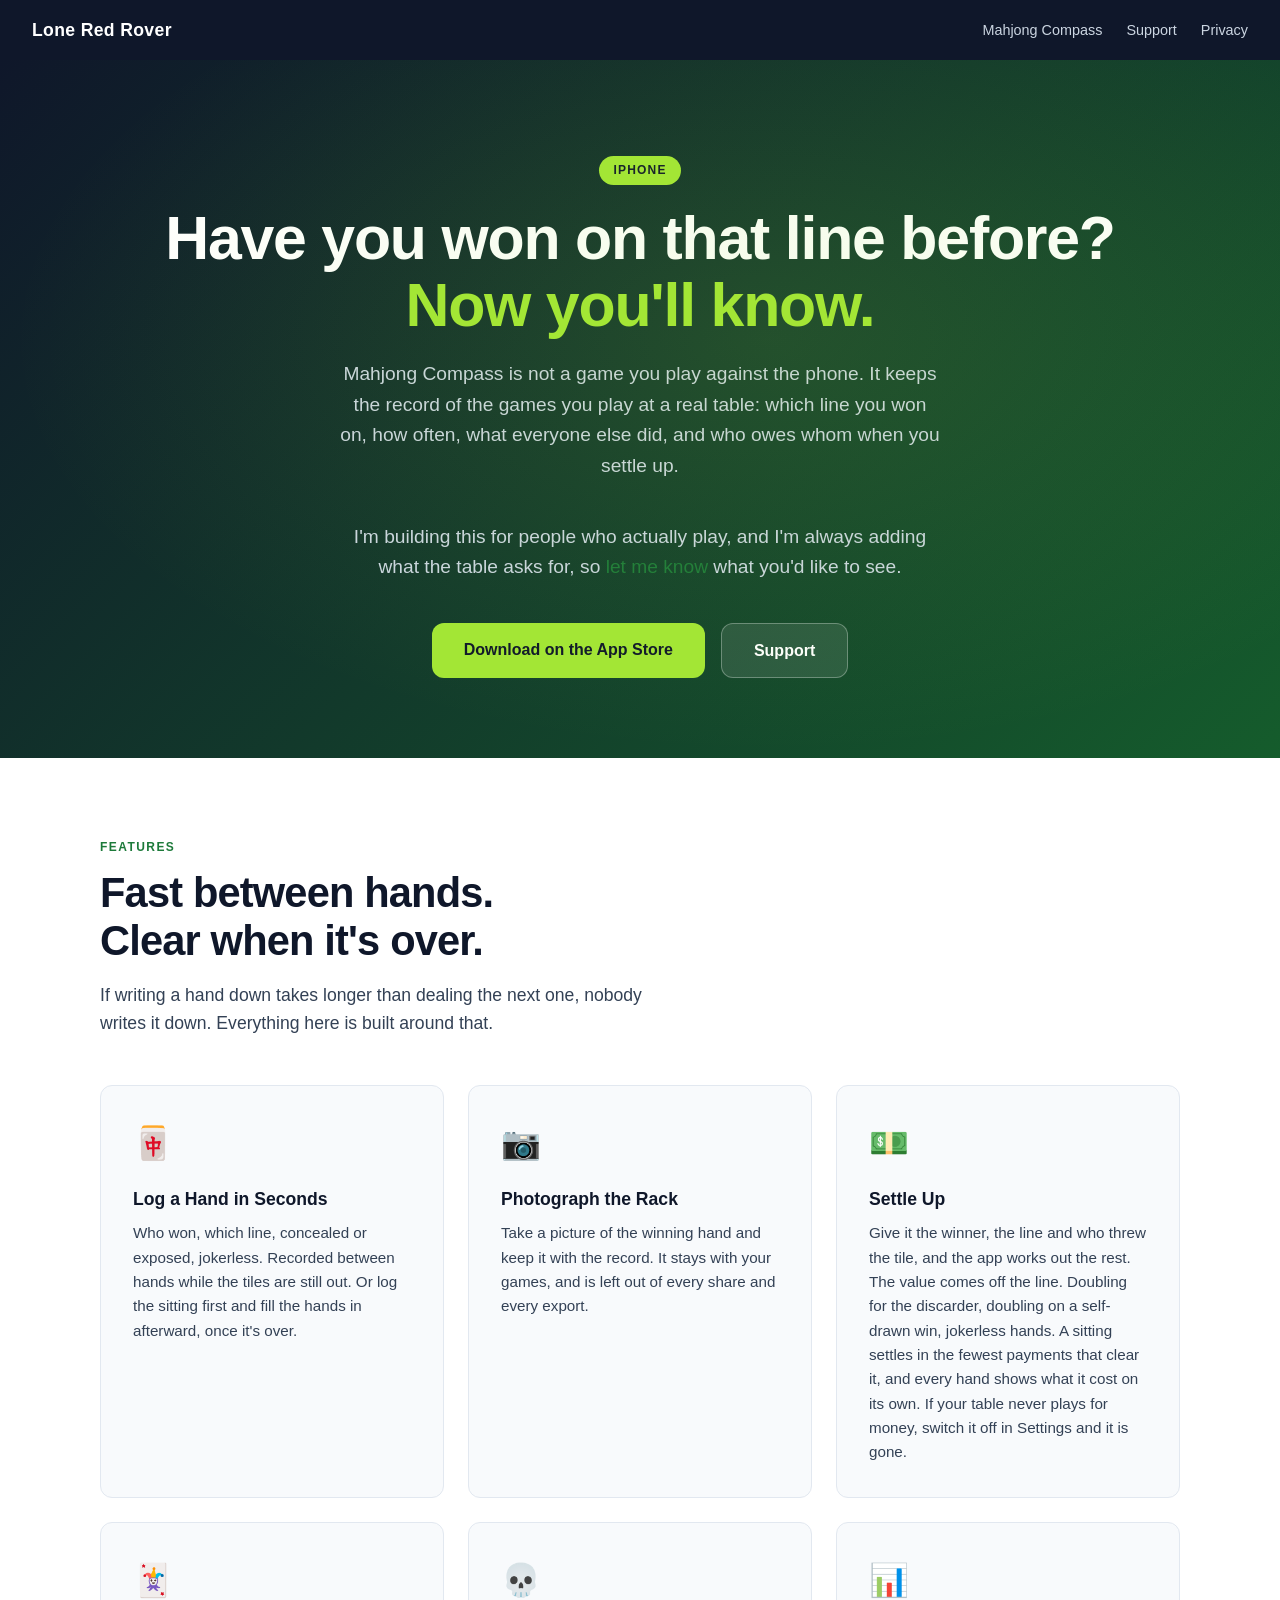
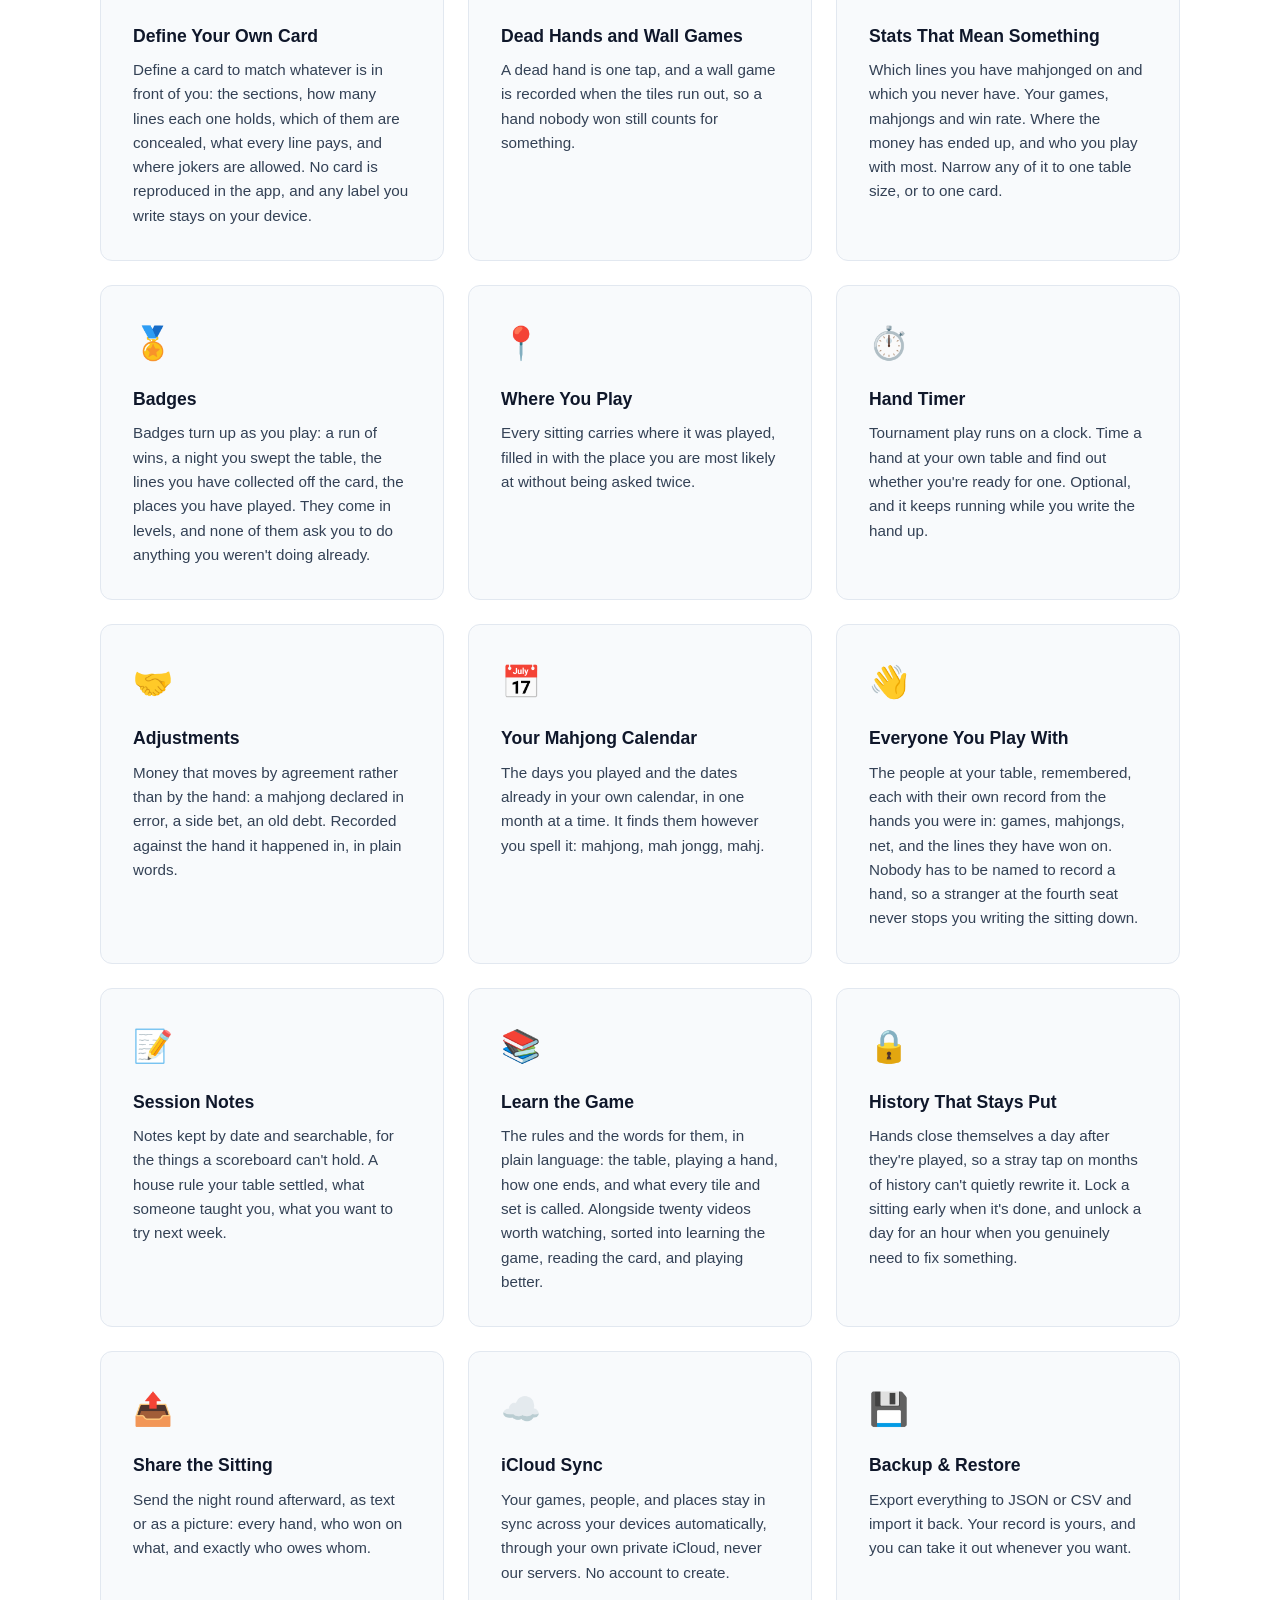
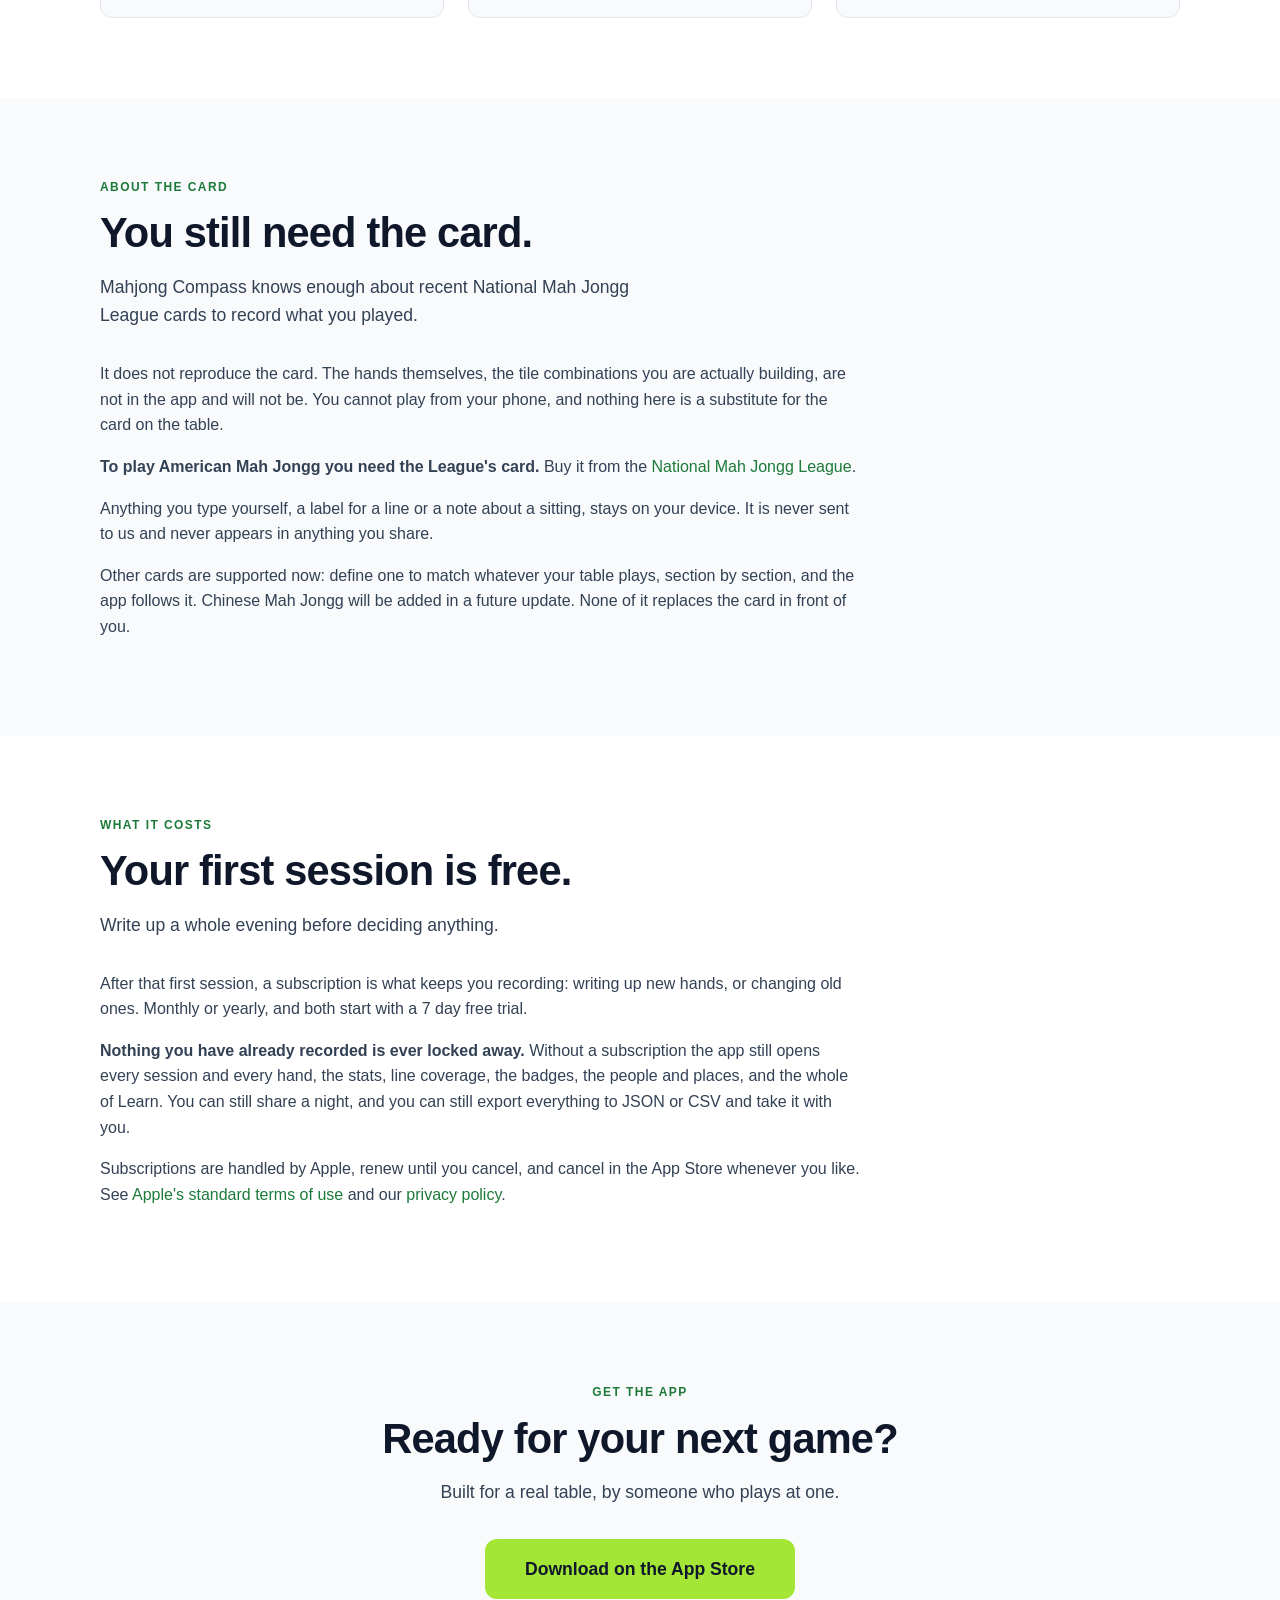
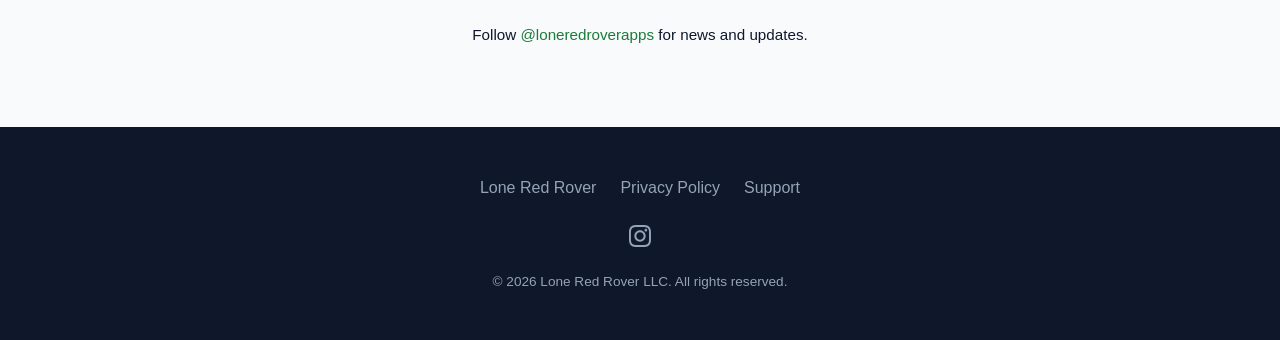
==== commit 1d1b73ca: "Fix the studio footers, and cut a section the hero already said The footers on the main and about pa" ====
--- a/mahjong-compass/index.html
+++ b/mahjong-compass/index.html
@@ -24,20 +24,13 @@
 <div class="hero">
   <span class="hero-eyebrow">iPhone</span>
   <h1>Have you won on that line before?<br><span>Now you'll know.</span></h1>
-  <p>Mahjong Compass keeps the record of the games you play at a real table: which line you won on, how often, what everyone else did, and who owes whom when you settle up.</p>
+  <p>Mahjong Compass is not a game you play against the phone. It keeps the record of the games you play at a real table: which line you won on, how often, what everyone else did, and who owes whom when you settle up.</p>
   <p>I'm building this for people who actually play, and I'm always adding what the table asks for, so <a href="mailto:support@loneredrover.com?subject=Feature%20Request%20for%20Mahjong%20Compass">let me know</a> what you'd like to see.</p>
   <div class="hero-btns">
     <a href="https://apps.apple.com/app/id6809415246?ct=website" class="btn btn-primary" target="_blank" rel="noopener">Download on the App Store</a>
     <a href="support.html" class="btn btn-secondary">Support</a>
   </div>
 </div>
-
-<section style="padding: 3rem 2rem; background: var(--light);">
-  <div class="container" style="text-align: center;">
-    <div class="section-label">A record-keeping app</div>
-    <p class="section-sub" style="margin: 1rem auto 0;">Mahjong Compass is not a game you play against the phone. It is the notebook for the game you play with three other people at a real table, the one that usually ends up as scribbles on the back of an envelope.</p>
-  </div>
-</section>
 
 <section>
   <div class="container">
